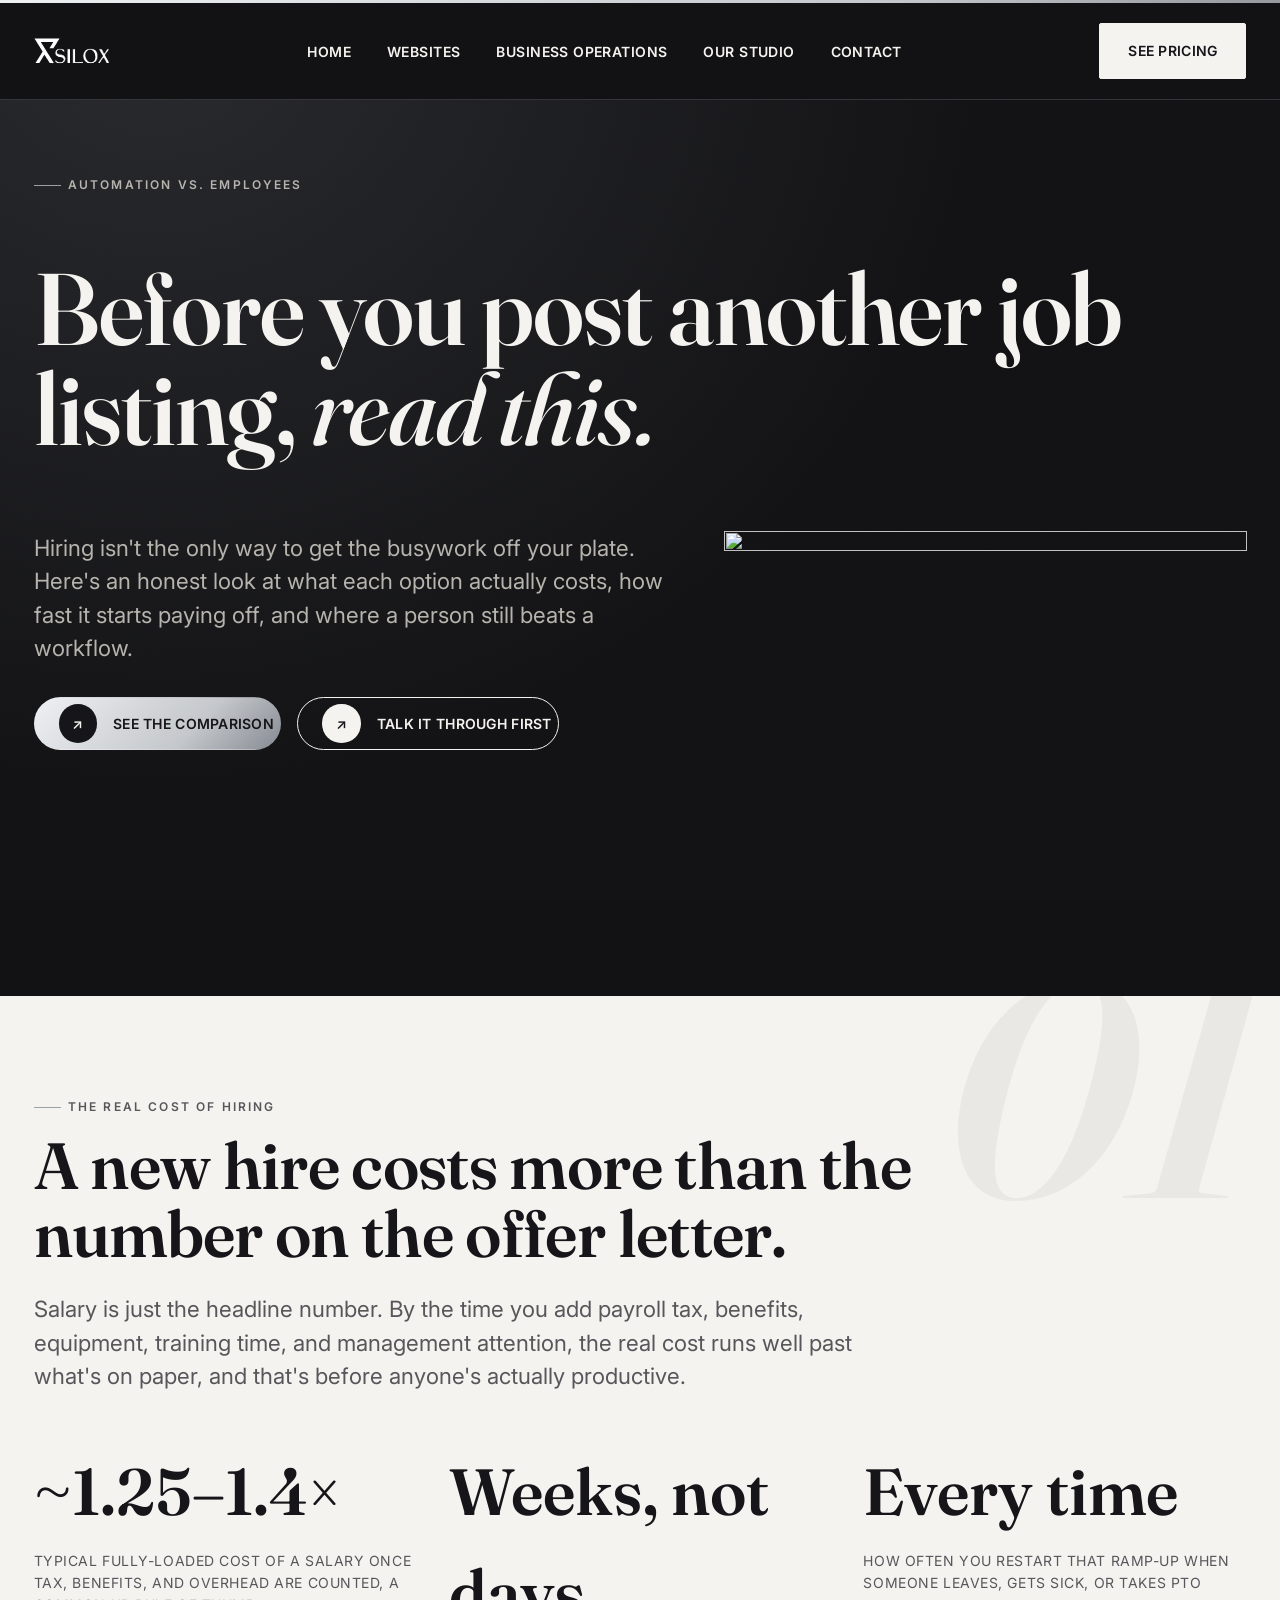
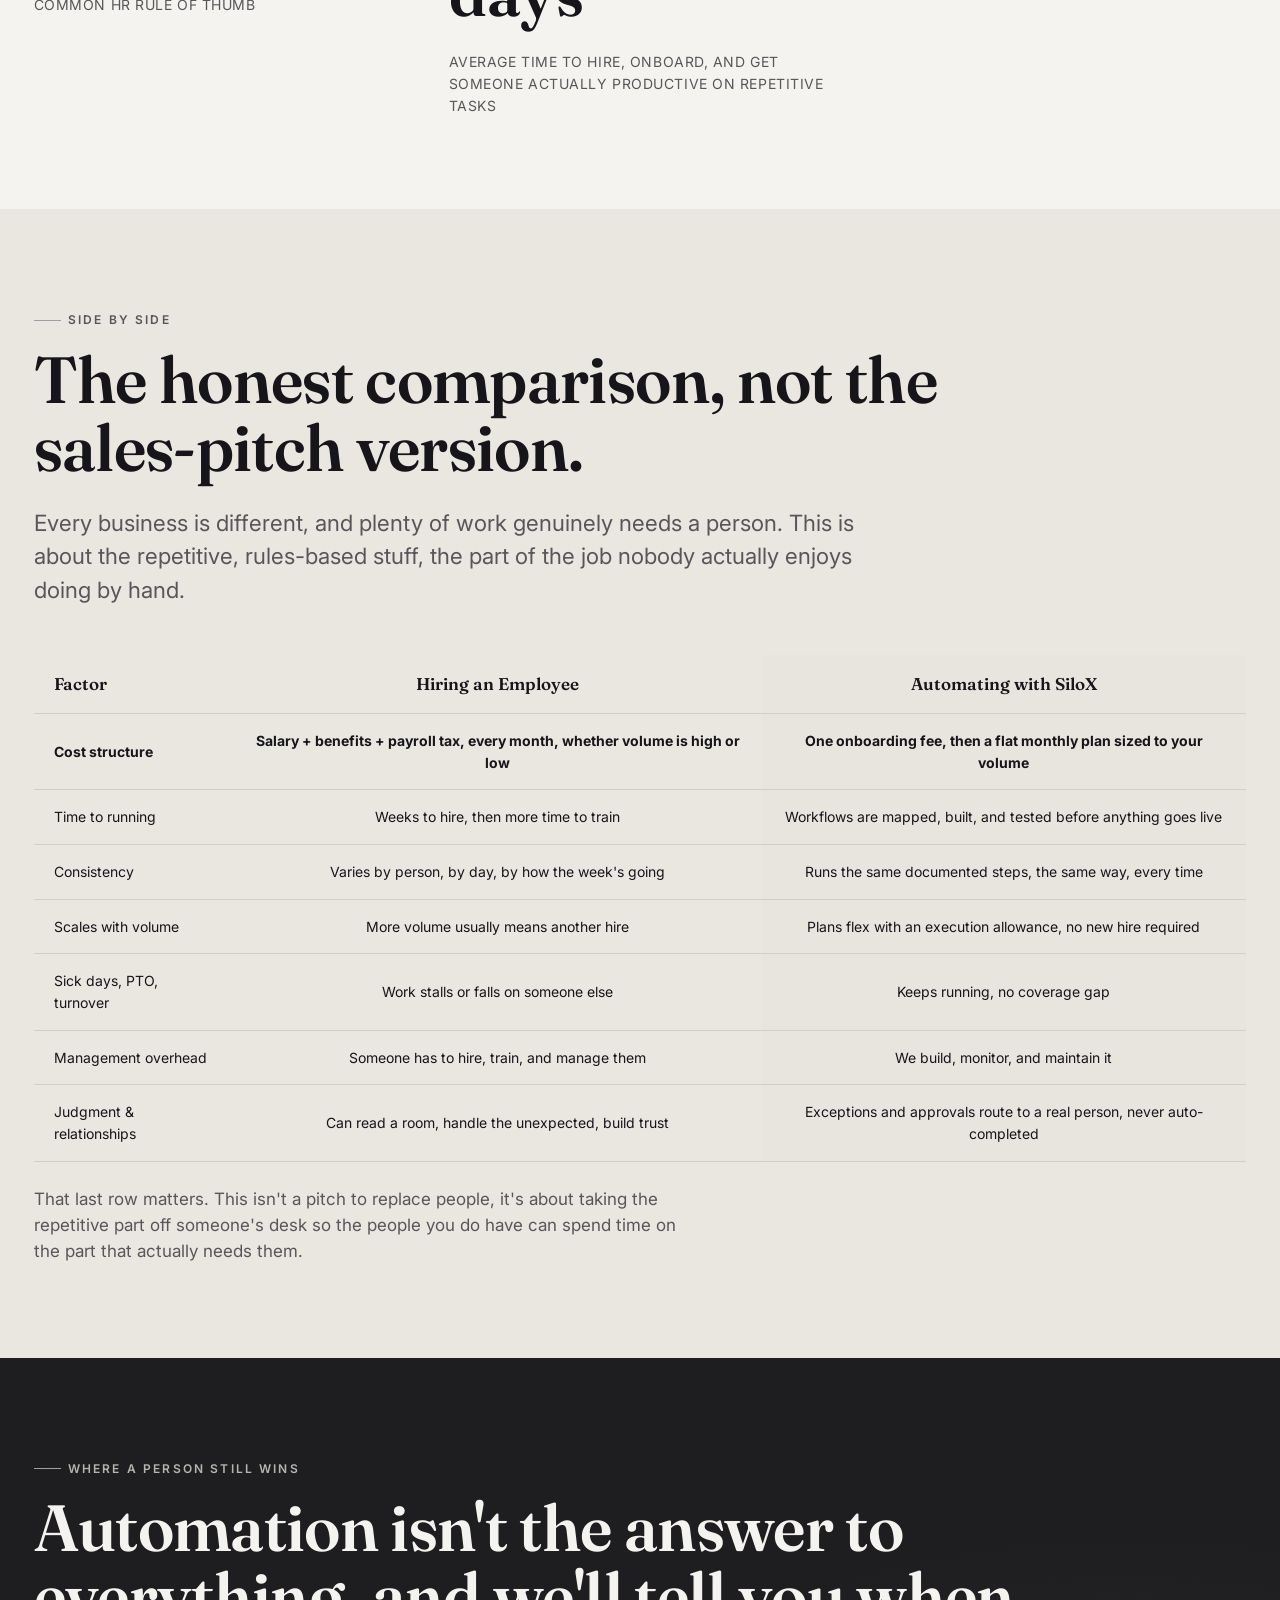
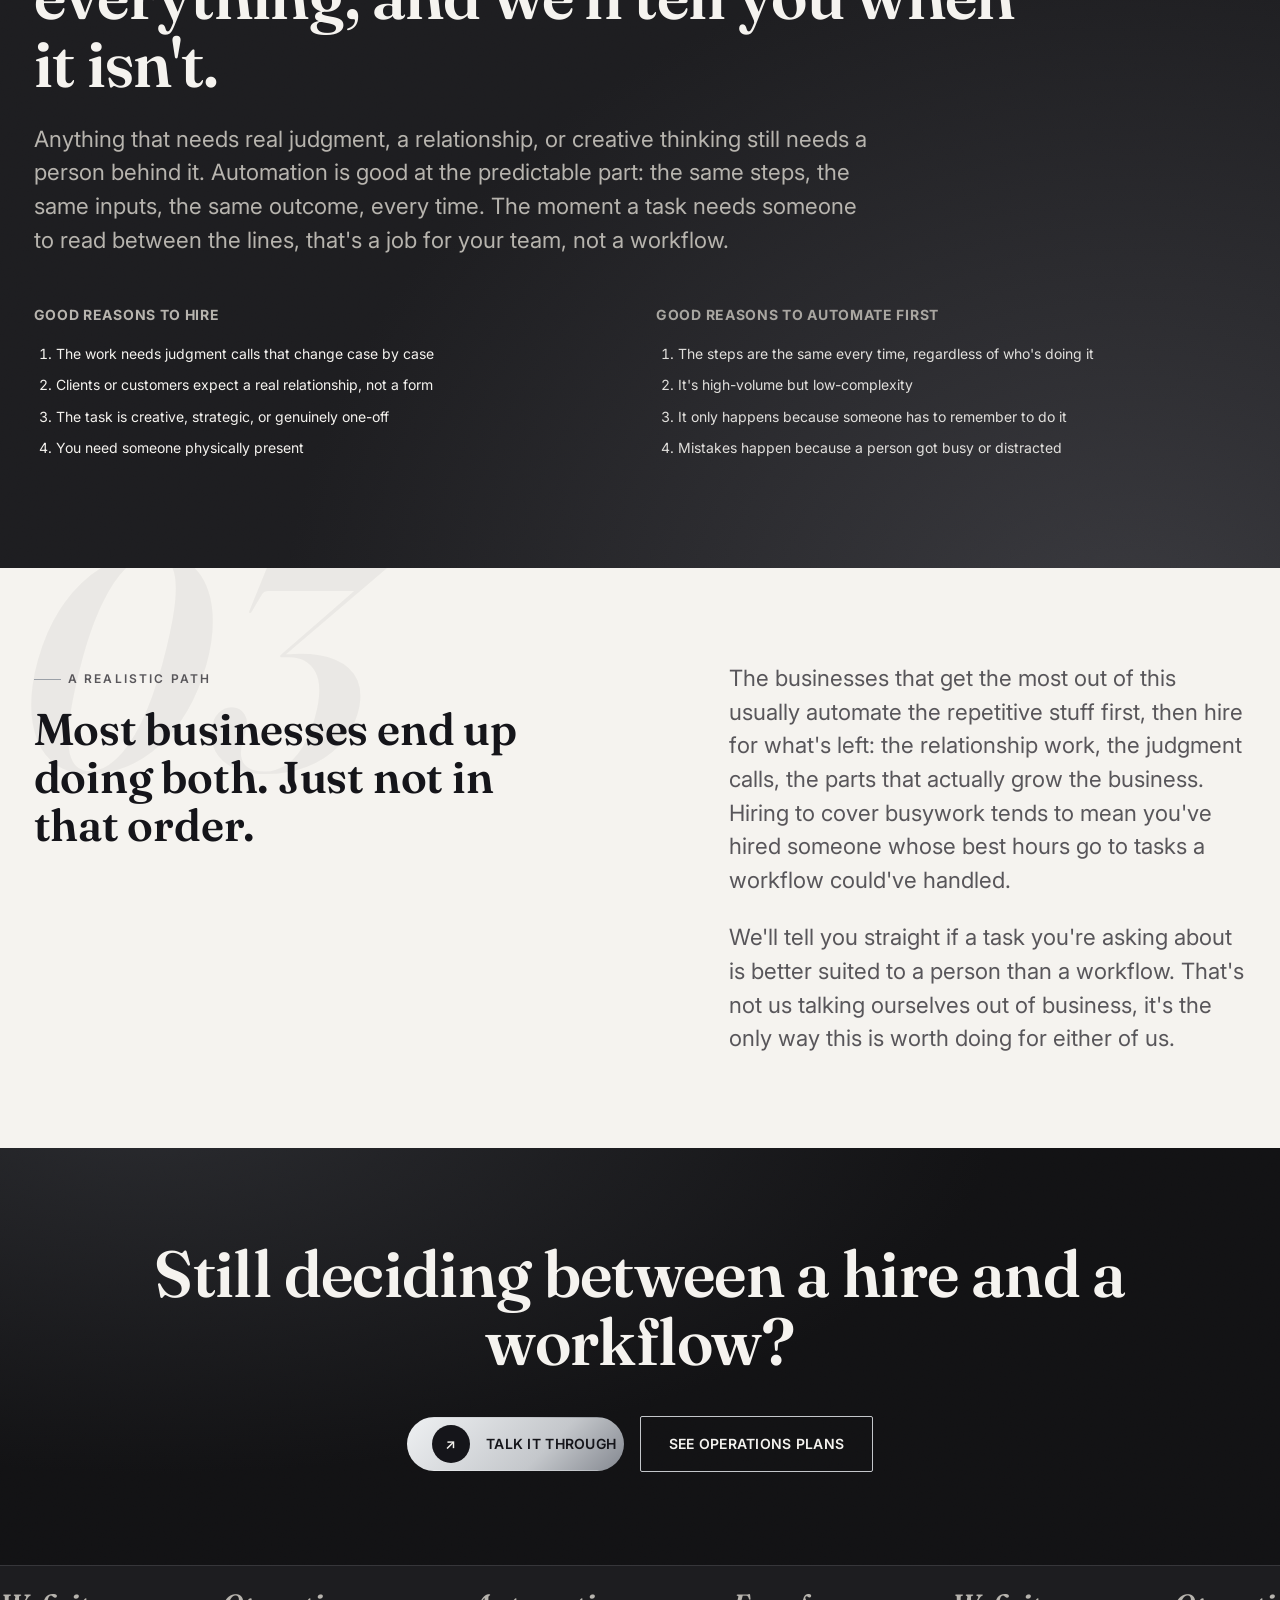
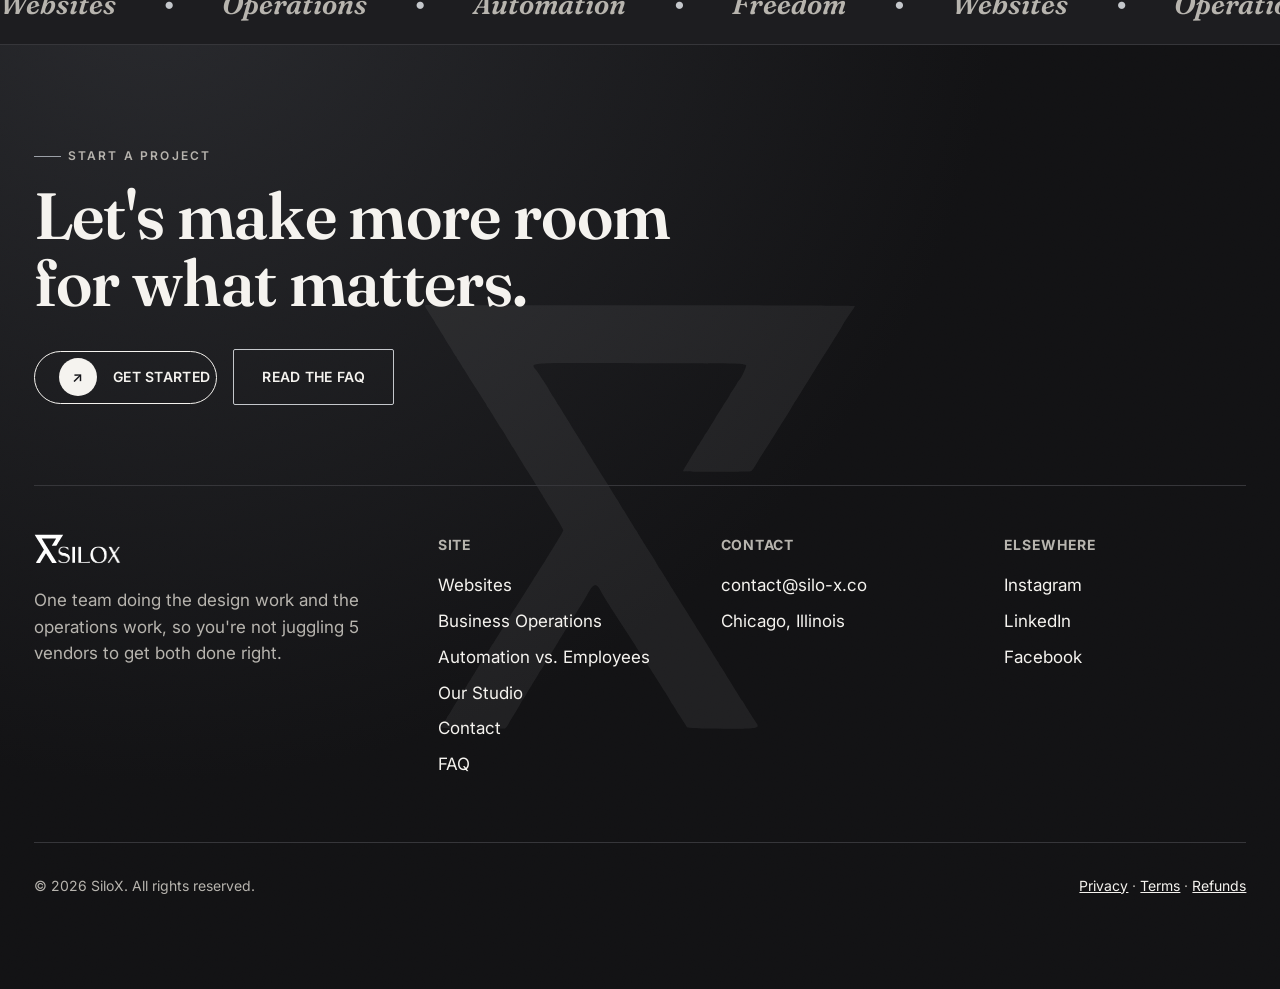
==== site/automation-vs-employees.html @ a4cfb011 "Add automation-vs-employees page, update pages and sitemap" ====
<!DOCTYPE html>
<html lang="en">
<head>
<meta charset="UTF-8">
<meta name="viewport" content="width=device-width, initial-scale=1">
<title>Automation vs. Employees — SiloX</title>
<meta name="description" content="A clear-eyed comparison of hiring another employee versus automating the repetitive parts of your business: cost, ramp-up time, consistency, and where each one actually wins.">
<link rel="canonical" href="https://silo-x.co/automation-vs-employees.html">
<link rel="stylesheet" href="css/styles.css">
</head>
<body>
<div class="chrome-top-edge"></div>
<a class="skip-link" href="#main">Skip to content</a>

<header class="site-header">
	<div class="wrap site-header__inner">
		<a class="site-logo" href="index.html"><img src="img/logo-horizontal-white.svg" alt="SiloX" width="140" height="48"></a>
		<nav class="primary-nav" id="primary-nav" aria-label="Primary">
			<ul>
				<li><a href="index.html">Home</a></li>
				<li><a href="websites.html">Websites</a></li>
				<li><a href="operations.html">Business Operations</a></li>
				<li><a href="studio.html">Our Studio</a></li>
				<li><a href="contact.html">Contact</a></li>
			</ul>
		</nav>
		<div class="header-cta">
			<a class="btn btn--primary-on-dark" href="operations.html#pricing">See Pricing</a>
			<button class="nav-toggle" id="nav-toggle" aria-expanded="false" aria-controls="primary-nav"><span class="visually-hidden">Menu</span>☰</button>
		</div>
	</div>
</header>

<main id="main">

<!-- HERO -->
<section class="section--dark hero-section">
	<div class="wrap hero">
		<p class="eyebrow hero__eyebrow">Automation vs. Employees</p>
		<h1 class="display-hero hero__headline">Before you post another job listing, <em class="accent">read this.</em></h1>
		<div class="hero__sub hero__sub--with-visual">
			<div>
				<p class="lead hero__lede">Hiring isn't the only way to get the busywork off your plate. Here's an honest look at what each option actually costs, how fast it starts paying off, and where a person still beats a workflow.</p>
				<div class="hero__cta btn-row">
					<a class="btn-soul btn-soul--chrome" href="#comparison"><span class="btn-soul__ring">↗</span> See the Comparison</a>
					<a class="btn-soul btn-soul--on-dark" href="contact.html"><span class="btn-soul__ring">↗</span> Talk It Through First</a>
				</div>
			</div>
			<div class="hero-stage" aria-hidden="true">
				<img src="img/motif-compare.svg" alt="" width="560" height="430">
			</div>
		</div>
	</div>
</section>

<!-- THE REAL COST OF HIRING -->
<section class="section section--light" style="overflow:hidden;">
	<span class="ghost-num" aria-hidden="true">01</span>
	<div class="wrap" data-reveal>
		<p class="eyebrow">The real cost of hiring</p>
		<h2 class="display-h1" style="margin-top:1rem;max-width:22ch;">A new hire costs more than the number on the offer letter.</h2>
		<p class="lead" style="margin-top:1.5rem;max-width:60ch;">Salary is just the headline number. By the time you add payroll tax, benefits, equipment, training time, and management attention, the real cost runs well past what's on paper, and that's before anyone's actually productive.</p>
		<div class="stat-row">
			<div class="stat">
				<div class="stat__num">~1.25–1.4×</div>
				<div class="stat__label">Typical fully-loaded cost of a salary once tax, benefits, and overhead are counted, a common HR rule of thumb</div>
			</div>
			<div class="stat">
				<div class="stat__num">Weeks, not days</div>
				<div class="stat__label">Average time to hire, onboard, and get someone actually productive on repetitive tasks</div>
			</div>
			<div class="stat">
				<div class="stat__num">Every time</div>
				<div class="stat__label">How often you restart that ramp-up when someone leaves, gets sick, or takes PTO</div>
			</div>
		</div>
	</div>
</section>

<!-- COMPARISON TABLE -->
<section class="section section--paper" id="comparison">
	<div class="wrap" data-reveal>
		<p class="eyebrow">Side by side</p>
		<h2 class="display-h1" style="margin-top:1rem;max-width:22ch;">The honest comparison, not the sales-pitch version.</h2>
		<p class="lead" style="margin-top:1.5rem;max-width:60ch;">Every business is different, and plenty of work genuinely needs a person. This is about the repetitive, rules-based stuff, the part of the job nobody actually enjoys doing by hand.</p>

		<div class="compare-table-wrap">
			<table class="compare-table">
				<thead>
					<tr><th>Factor</th><th>Hiring an Employee</th><th class="col-featured">Automating with SiloX</th></tr>
				</thead>
				<tbody>
					<tr><td>Cost structure</td><td>Salary + benefits + payroll tax, every month, whether volume is high or low</td><td class="col-featured">One onboarding fee, then a flat monthly plan sized to your volume</td></tr>
					<tr><td>Time to running</td><td>Weeks to hire, then more time to train</td><td class="col-featured">Workflows are mapped, built, and tested before anything goes live</td></tr>
					<tr><td>Consistency</td><td>Varies by person, by day, by how the week's going</td><td class="col-featured">Runs the same documented steps, the same way, every time</td></tr>
					<tr><td>Scales with volume</td><td>More volume usually means another hire</td><td class="col-featured">Plans flex with an execution allowance, no new hire required</td></tr>
					<tr><td>Sick days, PTO, turnover</td><td>Work stalls or falls on someone else</td><td class="col-featured">Keeps running, no coverage gap</td></tr>
					<tr><td>Management overhead</td><td>Someone has to hire, train, and manage them</td><td class="col-featured">We build, monitor, and maintain it</td></tr>
					<tr><td>Judgment &amp; relationships</td><td>Can read a room, handle the unexpected, build trust</td><td class="col-featured">Exceptions and approvals route to a real person, never auto-completed</td></tr>
				</tbody>
			</table>
		</div>
		<p class="muted" style="margin-top:1.5rem;max-width:60ch;">That last row matters. This isn't a pitch to replace people, it's about taking the repetitive part off someone's desk so the people you do have can spend time on the part that actually needs them.</p>
	</div>
</section>

<!-- WHERE A PERSON STILL WINS -->
<section class="section section--dark-alt">
	<div class="wrap" data-reveal>
		<p class="eyebrow">Where a person still wins</p>
		<h2 class="display-h1" style="margin-top:1rem;max-width:24ch;">Automation isn't the answer to everything, and we'll tell you when it isn't.</h2>
		<p class="lead" style="margin-top:1.5rem;max-width:60ch;">Anything that needs real judgment, a relationship, or creative thinking still needs a person behind it. Automation is good at the predictable part: the same steps, the same inputs, the same outcome, every time. The moment a task needs someone to read between the lines, that's a job for your team, not a workflow.</p>
		<div class="task-list-compare" style="margin-top:3rem;">
			<div class="task-list-compare__col">
				<h4>Good reasons to hire</h4>
				<ol>
					<li>The work needs judgment calls that change case by case</li>
					<li>Clients or customers expect a real relationship, not a form</li>
					<li>The task is creative, strategic, or genuinely one-off</li>
					<li>You need someone physically present</li>
				</ol>
			</div>
			<div class="task-list-compare__col task-list-compare__col--after">
				<h4>Good reasons to automate first</h4>
				<ol>
					<li>The steps are the same every time, regardless of who's doing it</li>
					<li>It's high-volume but low-complexity</li>
					<li>It only happens because someone has to remember to do it</li>
					<li>Mistakes happen because a person got busy or distracted</li>
				</ol>
			</div>
		</div>
	</div>
</section>

<!-- A REALISTIC PATH -->
<section class="section section--light" style="overflow:hidden;">
	<span class="ghost-num ghost-num--left" aria-hidden="true">03</span>
	<div class="wrap editorial-split" data-reveal>
		<div>
			<p class="eyebrow">A realistic path</p>
			<h2 class="display-h2" style="margin-top:1rem;max-width:18ch;">Most businesses end up doing both. Just not in that order.</h2>
		</div>
		<div>
			<p class="lead max-w-prose" style="max-width:52ch;">The businesses that get the most out of this usually automate the repetitive stuff first, then hire for what's left: the relationship work, the judgment calls, the parts that actually grow the business. Hiring to cover busywork tends to mean you've hired someone whose best hours go to tasks a workflow could've handled.</p>
			<p class="lead max-w-prose" style="max-width:52ch;margin-top:1.5rem;">We'll tell you straight if a task you're asking about is better suited to a person than a workflow. That's not us talking ourselves out of business, it's the only way this is worth doing for either of us.</p>
		</div>
	</div>
</section>

<!-- FINAL CTA -->
<section class="section section--dark">
	<div class="wrap text-center" data-reveal>
		<h2 class="display-h1" style="max-width:28ch;margin-inline:auto;">Still deciding between a hire and a workflow?</h2>
		<div class="btn-row" style="justify-content:center;margin-top:2.5rem;">
			<a class="btn-soul btn-soul--chrome" href="contact.html"><span class="btn-soul__ring">↗</span> Talk It Through</a>
			<a class="btn btn--ghost-on-dark" href="operations.html#pricing">See Operations Plans</a>
		</div>
	</div>
</section>

</main>

<div class="marquee" aria-hidden="true">
	<div class="marquee__track">
		<div class="marquee__item"><span>Websites</span><span class="dot">●</span><span>Operations</span><span class="dot">●</span><span>Automation</span><span class="dot">●</span><span>Freedom</span><span class="dot">●</span></div>
		<div class="marquee__item"><span>Websites</span><span class="dot">●</span><span>Operations</span><span class="dot">●</span><span>Automation</span><span class="dot">●</span><span>Freedom</span><span class="dot">●</span></div>
	</div>
</div>

<footer class="site-footer section--dark" style="position:relative;overflow:hidden;">
	<div class="wordmark-watermark" aria-hidden="true"><img src="img/logomark-white.svg" alt=""></div>
	<div class="wrap" style="position:relative;">
		<div class="footer-cta">
			<p class="eyebrow">Start a project</p>
			<h2 class="display-h1" style="margin-top:1rem;max-width:16ch;">Let's make more room for what matters.</h2>
			<div class="btn-row" style="margin-top:2rem;">
				<a class="btn-soul btn-soul--on-dark" href="contact.html"><span class="btn-soul__ring">↗</span> Get Started</a>
				<a class="btn btn--ghost-on-dark" href="faq.html">Read the FAQ</a>
			</div>
		</div>
		<hr class="rule">
		<div class="footer-grid" style="margin-top:3rem;">
			<div class="footer-col">
				<p class="site-logo"><img src="img/logo-horizontal-white.svg" alt="SiloX" width="150" height="52"></p>
				<p style="margin-top:1rem;color:var(--text-on-dark-muted);max-width:32ch;">One team doing the design work and the operations work, so you're not juggling 5 vendors to get both done right.</p>
			</div>
			<div class="footer-col">
				<h4>Site</h4>
				<ul>
					<li><a href="websites.html">Websites</a></li>
					<li><a href="operations.html">Business Operations</a></li>
					<li><a href="automation-vs-employees.html">Automation vs. Employees</a></li>
					<li><a href="studio.html">Our Studio</a></li>
					<li><a href="contact.html">Contact</a></li>
					<li><a href="faq.html">FAQ</a></li>
				</ul>
			</div>
			<div class="footer-col">
				<h4>Contact</h4>
				<ul>
					<li><a href="mailto:contact@silo-x.co">contact@silo-x.co</a></li>
					<li>Chicago, Illinois</li>
				</ul>
			</div>
			<div class="footer-col">
				<h4>Elsewhere</h4>
				<ul>
					<li><a href="https://instagram.com/silox_studio">Instagram</a></li>
					<li><a href="https://linkedin.com/company/silox-ai">LinkedIn</a></li>
					<li><a href="https://facebook.com/profile.php?id=61578733553728">Facebook</a></li>
				</ul>
			</div>
		</div>
		<div class="footer-bottom">
			<span>© 2026 SiloX. All rights reserved.</span>
			<span><a href="legal/privacy.html">Privacy</a> · <a href="legal/terms.html">Terms</a> · <a href="legal/refund-policy.html">Refunds</a></span>
		</div>
	</div>
</footer>

<script src="js/main.js"></script>
</body>
</html>
---- site/css/styles.css ----
/*
SiloX — marketing site, design system
Editorial, contemporary: graphite / charcoal / warm white / chrome.
*/

@import url('https://fonts.googleapis.com/css2?family=Fraunces:ital,opsz,wght@0,9..144,300;0,9..144,500;0,9..144,600;0,9..144,700;1,9..144,500&family=Inter:wght@400;500;600;700&display=swap');

/* ==========================================================================
   1. DESIGN TOKENS
   ========================================================================== */

:root {
  --silox-graphite: #121214;
  --silox-charcoal: #1d1d20;
  --silox-charcoal-2: #292a2e;
  --silox-warm-white: #f5f3ef;
  --silox-paper: #eae7e1;
  --silox-soft-gray: #dcd9d2;
  --silox-mid-gray: #a6a6a6;
  --silox-ink: #15151a;

  --silox-chrome-1: #c4c7cb;
  --silox-chrome-2: #9ba0a7;
  --silox-chrome-shine: linear-gradient(135deg, #eef0f2 0%, #c4c7cb 35%, #868a92 55%, #d4d7db 75%, #eef0f2 100%);

  --bg-light: var(--silox-warm-white);
  --bg-light-alt: var(--silox-paper);
  --bg-dark: var(--silox-graphite);
  --bg-dark-alt: var(--silox-charcoal);
  --text-on-light: var(--silox-ink);
  --text-on-light-muted: #58565a;
  --text-on-dark: var(--silox-warm-white);
  --text-on-dark-muted: #b7b4ae;
  --rule-light: #d3cfc8;
  --rule-dark: #36363a;
  --focus-ring: #7d828a;
  --accent-sage: #6b7a6a;

  --font-display: "Fraunces", "Iowan Old Style", Georgia, serif;
  --font-body: "Inter", -apple-system, BlinkMacSystemFont, "Segoe UI", Arial, sans-serif;

  --step-hero: clamp(2.75rem, 3rem + 4.2vw, 7.75rem);
  --step-h1: clamp(2.25rem, 2rem + 2.6vw, 4.5rem);
  --step-h2: clamp(1.75rem, 1.5rem + 1.6vw, 3rem);
  --step-h3: clamp(1.25rem, 1.1rem + 0.8vw, 1.75rem);
  --step-lead: clamp(1.125rem, 1rem + 0.5vw, 1.5rem);
  --step-body: 1.0625rem;
  --step-small: 0.875rem;
  --step-micro: 0.75rem;

  --container-max: 1400px;
  --gutter: clamp(1.25rem, 2vw + 0.5rem, 3.5rem);
  --section-pad: clamp(4rem, 6vw + 1rem, 9rem);

  --ease: cubic-bezier(0.2, 0.6, 0.2, 1);
}

/* ==========================================================================
   2. RESET
   ========================================================================== */

*, *::before, *::after { box-sizing: border-box; }
html { scroll-behavior: smooth; }
@media (prefers-reduced-motion: reduce) {
  html { scroll-behavior: auto; }
  *, *::before, *::after { animation-duration: 0.01ms !important; animation-iteration-count: 1 !important; transition-duration: 0.01ms !important; scroll-behavior: auto !important; }
}
body {
  margin: 0;
  font-family: var(--font-body);
  font-size: var(--step-body);
  line-height: 1.55;
  color: var(--text-on-light);
  background: var(--bg-light);
  -webkit-font-smoothing: antialiased;
}
img, svg { max-width: 100%; display: block; }
a { color: inherit; }
h1, h2, h3, h4, p, figure { margin: 0; }
ul { margin: 0; padding: 0; list-style: none; }
button { font: inherit; }

:focus-visible { outline: 3px solid var(--focus-ring); outline-offset: 3px; }

.skip-link {
  position: absolute; left: -9999px; top: 0;
  background: var(--silox-warm-white); color: var(--silox-ink);
  padding: 1rem 1.5rem; z-index: 1000; font-weight: 600;
}
.skip-link:focus { left: 1rem; top: 1rem; }

.chrome-top-edge {
  height: 3px;
  background: var(--silox-chrome-shine);
  background-size: 200% 100%;
  position: sticky; top: 0; z-index: 501;
}

/* ==========================================================================
   3. LAYOUT PRIMITIVES
   ========================================================================== */

.wrap { max-width: var(--container-max); margin-inline: auto; padding-inline: var(--gutter); }
.section { padding-block: var(--section-pad); }
.section--tight { padding-block: clamp(2.5rem, 4vw, 4.5rem); }
.section--light { background: var(--bg-light); color: var(--text-on-light); }
.section--paper { background: var(--bg-light-alt); color: var(--text-on-light); }
.section--dark {
  background: radial-gradient(120% 160% at 12% -10%, var(--silox-charcoal-2) 0%, var(--silox-graphite) 55%);
  color: var(--text-on-dark);
}
.section--dark-alt {
  background: radial-gradient(120% 160% at 88% 110%, #3a3a3f 0%, var(--silox-charcoal) 55%);
  color: var(--text-on-dark);
}
.section--dark :where(a), .section--dark-alt :where(a) { color: var(--text-on-dark); }

.rule { border: none; border-top: 1px solid var(--rule-light); margin: 0; }
.section--dark .rule, .section--dark-alt .rule { border-top-color: var(--rule-dark); }

.chrome-rule { height: 2px; border: none; background: var(--silox-chrome-shine); background-size: 200% 100%; }

.eyebrow {
  display: inline-flex; align-items: center; gap: 0.6em;
  font-family: var(--font-body); font-size: var(--step-micro);
  letter-spacing: 0.18em; text-transform: uppercase; font-weight: 600;
  color: var(--text-on-light-muted);
}
.section--dark .eyebrow, .section--dark-alt .eyebrow { color: var(--text-on-dark-muted); }
.eyebrow::before { content: ""; width: 2.25em; height: 1px; background: var(--silox-chrome-2); display: inline-block; }

/* ==========================================================================
   4. TYPOGRAPHY
   ========================================================================== */

.display-hero { font-family: var(--font-display); font-weight: 600; font-size: var(--step-hero); line-height: 0.98; letter-spacing: -0.01em; }
.display-h1 { font-family: var(--font-display); font-weight: 600; font-size: var(--step-h1); line-height: 1.04; letter-spacing: -0.01em; }
.display-h2 { font-family: var(--font-display); font-weight: 600; font-size: var(--step-h2); line-height: 1.08; letter-spacing: -0.005em; }
.display-h3 { font-family: var(--font-display); font-weight: 600; font-size: var(--step-h3); line-height: 1.2; }
.lead { font-size: var(--step-lead); line-height: 1.5; color: var(--text-on-light-muted); max-width: 42ch; }
.section--dark .lead, .section--dark-alt .lead { color: var(--text-on-dark-muted); }
.editorial-quote { font-family: var(--font-display); font-style: italic; font-weight: 500; font-size: var(--step-h3); line-height: 1.4; }
.mono-index { font-variant-numeric: tabular-nums; font-size: var(--step-small); color: var(--silox-chrome-2); letter-spacing: 0.05em; }
em.accent { font-style: italic; font-family: var(--font-display); font-weight: 500; }

/* ==========================================================================
   5. BUTTONS / CTAs
   ========================================================================== */

.btn {
  display: inline-flex; align-items: center; gap: 0.6rem;
  padding: 1rem 1.75rem; font-weight: 600; font-size: var(--step-small);
  letter-spacing: 0.02em; text-transform: uppercase; text-decoration: none;
  border-radius: 2px; border: 1px solid currentColor; cursor: pointer;
  transition: transform 0.25s var(--ease), background-color 0.25s var(--ease), color 0.25s var(--ease);
  background: transparent;
}
.btn:hover { transform: translateY(-2px); }
.btn:disabled { opacity: 0.5; cursor: not-allowed; transform: none; }
.btn--primary-on-light { background: var(--silox-ink); border-color: var(--silox-ink); color: var(--silox-warm-white); }
.btn--primary-on-light:hover { background: #000; }
.btn--primary-on-dark { background: var(--silox-warm-white); border-color: var(--silox-warm-white); color: var(--silox-ink); }
.btn--primary-on-dark:hover { background: #fff; }
.btn--ghost-on-light { color: var(--silox-ink); border-color: var(--silox-ink); }
.btn--ghost-on-light:hover { background: var(--silox-ink); color: var(--silox-warm-white); }
.btn--ghost-on-dark { color: var(--silox-warm-white); border-color: var(--silox-chrome-1); }
.btn--ghost-on-dark:hover { background: var(--silox-warm-white); color: var(--silox-ink); }
.btn--chrome { border: none; background: var(--silox-chrome-shine); color: var(--silox-ink); }
.btn--block { width: 100%; justify-content: center; }
.btn-row { display: flex; flex-wrap: wrap; gap: 1rem; align-items: center; }

/* ==========================================================================
   6. HEADER / NAV
   ========================================================================== */

.site-header { position: sticky; top: 3px; z-index: 500; background: var(--silox-graphite); border-bottom: 1px solid var(--rule-dark); color: var(--text-on-dark); }
.site-header__inner { display: flex; align-items: center; justify-content: space-between; padding-block: 1.25rem; }
.site-logo { display: inline-flex; align-items: center; text-decoration: none; color: var(--text-on-dark); }
.site-logo img { height: 26px; width: auto; display: block; }
.footer-col .site-logo img { height: 30px; }
@media (max-width: 500px) { .site-logo img { height: 22px; } }
.primary-nav ul { display: flex; gap: 2.25rem; }
.primary-nav a { text-decoration: none; font-size: var(--step-small); font-weight: 600; letter-spacing: 0.03em; text-transform: uppercase; position: relative; padding-bottom: 4px; color: var(--text-on-dark); }
.primary-nav a::after { content: ""; position: absolute; left: 0; right: 100%; bottom: 0; height: 1px; background: var(--silox-chrome-1); transition: right 0.25s var(--ease); }
.primary-nav a:hover::after, .primary-nav a[aria-current="page"]::after { right: 0; }
.header-cta { display: flex; align-items: center; gap: 1rem; }
.nav-toggle { display: none; background: none; border: 1px solid var(--silox-chrome-1); color: var(--text-on-dark); padding: 0.5rem 0.75rem; }

@media (max-width: 900px) {
  .primary-nav { position: fixed; inset: 0; top: 68px; background: var(--silox-graphite); transform: translateY(-110%); transition: transform 0.3s var(--ease); padding: 2rem var(--gutter); overflow-y: auto; }
  .primary-nav.is-open { transform: translateY(0); }
  .primary-nav ul { flex-direction: column; gap: 1.5rem; }
  .primary-nav a { font-size: 1.25rem; }
  .nav-toggle { display: inline-flex; }
  .header-cta .btn { padding: 0.75rem 1rem; font-size: var(--step-micro); }
}

/* ==========================================================================
   7. HERO
   ========================================================================== */

.hero { display: grid; gap: 2.5rem; padding-block: clamp(3rem, 6vw, 6rem) clamp(3rem, 5vw, 5rem); }
.hero__eyebrow { margin-bottom: 1.5rem; }
.hero__headline { max-width: 20ch; }
.hero__sub { margin-top: 2rem; display: grid; grid-template-columns: repeat(auto-fit, minmax(220px, 1fr)); gap: 2rem; align-items: start; }
.hero__sub--with-visual { grid-template-columns: 1.1fr 0.9fr; gap: clamp(2rem, 4vw, 4rem); }
@media (max-width: 900px) { .hero__sub--with-visual { grid-template-columns: 1fr; } .hero__sub--with-visual .hero-stage { order: -1; max-width: 280px; margin-inline: auto; } }
.hero__lede { max-width: 48ch; }
.hero__cta { margin-top: 2rem; }
.hero__fineprint { margin-top: 1.5rem; font-size: var(--step-small); color: var(--text-on-dark-muted); }

/* ==========================================================================
   8. SERVICES GRID / TWO-PATH SPLIT
   ========================================================================== */

.services-grid { display: grid; grid-template-columns: repeat(auto-fit, minmax(260px, 1fr)); gap: 1px; background: var(--rule-light); border: 1px solid var(--rule-light); margin-top: 3rem; }
.section--dark .services-grid, .section--dark-alt .services-grid { background: var(--rule-dark); border-color: var(--rule-dark); }
.service-card { background: var(--bg-light); padding: 2.5rem 2rem; display: flex; flex-direction: column; gap: 1.25rem; text-decoration: none; color: inherit; transition: background-color 0.25s var(--ease); min-height: 320px; }
.section--dark .service-card, .section--dark-alt .service-card { background: var(--bg-dark); }
.service-card:hover { background: var(--silox-paper); }
.section--dark .service-card:hover, .section--dark-alt .service-card:hover { background: var(--silox-charcoal-2); }
.service-card__index { font-family: var(--font-display); font-size: var(--step-small); color: var(--silox-chrome-2); }
.service-card__title { font-family: var(--font-display); font-weight: 600; font-size: var(--step-h3); }
.service-card__desc { color: var(--text-on-light-muted); font-size: var(--step-body); flex-grow: 1; }
.section--dark .service-card__desc, .section--dark-alt .service-card__desc { color: var(--text-on-dark-muted); }
.service-card__price { font-weight: 700; font-size: var(--step-small); text-transform: uppercase; letter-spacing: 0.04em; }
.service-card__arrow { align-self: flex-end; font-size: 1.5rem; transition: transform 0.25s var(--ease); }
.service-card:hover .service-card__arrow { transform: translateX(6px); }
.service-card--compact { min-height: auto; padding: 1.5rem 1.75rem; flex-direction: row; align-items: center; }

.path-split { display: grid; grid-template-columns: 1fr 1fr; gap: 1px; margin-top: 3rem; background: var(--rule-dark); border: 1px solid var(--rule-dark); }
@media (max-width: 800px) { .path-split { grid-template-columns: 1fr; } }
.path-card { position: relative; background: var(--silox-graphite); padding: clamp(2.5rem, 4vw, 4rem); display: flex; flex-direction: column; min-height: 420px; text-decoration: none; color: var(--text-on-dark); transition: background-color 0.3s var(--ease); }
.path-card:hover { background: var(--silox-charcoal-2); }
.path-card__label { display: inline-flex; align-items: center; justify-content: center; width: 2.4rem; height: 2.4rem; border-radius: 50%; background: var(--silox-chrome-shine); color: var(--silox-ink); font-family: var(--font-display); font-weight: 600; font-size: 1rem; }
.path-card__title { font-family: var(--font-display); font-weight: 600; font-size: var(--step-h2); margin-top: 1rem; max-width: 14ch; }
.path-card__desc { margin-top: 1.25rem; color: var(--text-on-dark-muted); max-width: 32ch; flex-grow: 1; }
.path-card__cta { margin-top: 2rem; display: inline-flex; align-items: center; gap: 0.6rem; font-weight: 600; text-transform: uppercase; font-size: var(--step-small); letter-spacing: 0.03em; }
.path-card__cta-arrow { transition: transform 0.25s var(--ease); }
.path-card:hover .path-card__cta-arrow { transform: translateX(6px); }

.pending-flag { display: inline-block; font-size: var(--step-micro); text-transform: uppercase; letter-spacing: 0.08em; font-weight: 700; color: #8a6a2f; background: #f1e3c4; padding: 0.25em 0.6em; border-radius: 2px; }

/* ==========================================================================
   9. ASYMMETRIC / EDITORIAL BLOCKS
   ========================================================================== */

.editorial-split { display: grid; grid-template-columns: 1.1fr 0.9fr; gap: clamp(2rem, 5vw, 6rem); align-items: start; }
@media (max-width: 900px) { .editorial-split { grid-template-columns: 1fr; } }
.editorial-split--reverse { grid-template-columns: 0.9fr 1.1fr; }
@media (max-width: 900px) { .editorial-split--reverse { grid-template-columns: 1fr; } }
.editorial-split--reverse > :first-child { order: 2; }
@media (max-width: 900px) { .editorial-split--reverse > :first-child { order: 0; } }

/* ==========================================================================
   10. PROCESS / PHASES / TIMELINE
   ========================================================================== */

.phases { display: grid; grid-template-columns: repeat(4, 1fr); gap: 0; margin-top: 3rem; border-top: 1px solid var(--rule-dark); }
.section--light .phases, .section--paper .phases { border-top-color: var(--rule-light); }
@media (max-width: 900px) { .phases { grid-template-columns: 1fr; } }
.phase { padding: 2.25rem 1.75rem 2.25rem 0; border-right: 1px solid var(--rule-dark); }
.section--light .phase, .section--paper .phase { border-right-color: var(--rule-light); }
.phase:last-child { border-right: none; }
@media (max-width: 900px) { .phase { border-right: none; border-bottom: 1px solid var(--rule-dark); padding: 2rem 0; } .section--light .phase, .section--paper .phase { border-bottom-color: var(--rule-light); } }
.phase__num { font-family: var(--font-display); font-size: 2rem; color: var(--silox-chrome-1); display: block; margin-bottom: 1rem; }
.phase__title { font-family: var(--font-display); font-weight: 600; font-size: 1.25rem; margin-bottom: 0.75rem; }

.timeline { margin-top: 3rem; display: flex; flex-direction: column; }
.timeline-step { display: grid; grid-template-columns: 90px 1fr; gap: clamp(1.5rem, 4vw, 3rem); padding-block: 2rem; border-top: 1px solid var(--rule-dark); }
.section--light .timeline-step, .section--paper .timeline-step { border-top-color: var(--rule-light); }
.timeline-step:last-child { border-bottom: 1px solid var(--rule-dark); }
.section--light .timeline-step:last-child, .section--paper .timeline-step:last-child { border-bottom-color: var(--rule-light); }
@media (max-width: 700px) { .timeline-step { grid-template-columns: 56px 1fr; } }
.timeline-step__num { font-family: var(--font-display); font-size: var(--step-h2); color: var(--silox-chrome-1); line-height: 1; }
.timeline-step__title { font-family: var(--font-display); font-weight: 600; font-size: var(--step-h3); margin-bottom: 0.6rem; }
.timeline-step__desc { color: var(--text-on-light-muted); max-width: 58ch; }
.section--dark .timeline-step__desc, .section--dark-alt .timeline-step__desc { color: var(--text-on-dark-muted); }

/* ==========================================================================
   11. PORTFOLIO / WORK GRID
   ========================================================================== */

.work-grid { display: grid; grid-template-columns: repeat(auto-fit, minmax(320px, 1fr)); gap: clamp(1.5rem, 3vw, 3rem); margin-top: 3rem; }
.work-card { text-decoration: none; color: inherit; display: block; }
.work-card__media { aspect-ratio: 4 / 3; background: var(--silox-soft-gray); overflow: hidden; position: relative; }
.work-card__media img { width: 100%; height: 100%; object-fit: cover; transition: transform 0.4s var(--ease); }
.work-card:hover .work-card__media img { transform: scale(1.03); }
.work-card__media--placeholder { display: flex; align-items: center; justify-content: center; color: var(--silox-mid-gray); font-family: var(--font-display); font-weight: 600; text-transform: uppercase; letter-spacing: 0.08em; font-size: var(--step-small); text-align: center; padding: 1rem; }
.work-card__meta { display: flex; justify-content: space-between; align-items: baseline; margin-top: 1rem; gap: 1rem; }
.work-card__name { font-family: var(--font-display); font-weight: 600; font-size: 1.25rem; }
.work-card__industry { color: var(--text-on-light-muted); font-size: var(--step-small); text-transform: uppercase; letter-spacing: 0.04em; }
.section--dark .work-card__industry, .section--dark-alt .work-card__industry { color: var(--text-on-dark-muted); }

/* ==========================================================================
   12. FORMS
   ========================================================================== */

.form-field { margin-bottom: 1.5rem; }
.form-field label { display: block; font-size: var(--step-small); font-weight: 600; text-transform: uppercase; letter-spacing: 0.03em; margin-bottom: 0.5rem; }
.form-field input, .form-field textarea, .form-field select { width: 100%; padding: 0.9rem 1rem; border: 1px solid var(--rule-light); background: var(--bg-light); font-family: var(--font-body); font-size: 1rem; color: inherit; border-radius: 2px; }
.section--dark .form-field input, .section--dark .form-field textarea, .section--dark .form-field select,
.section--dark-alt .form-field input, .section--dark-alt .form-field textarea, .section--dark-alt .form-field select { background: var(--silox-charcoal-2); border-color: var(--rule-dark); }
.form-field input:focus, .form-field textarea:focus, .form-field select:focus { border-color: var(--silox-chrome-2); }
.form-field textarea { min-height: 140px; resize: vertical; }
.form-field .field-error { color: #a3372f; font-size: var(--step-small); margin-top: 0.4rem; display: none; }
.form-field.has-error input, .form-field.has-error textarea { border-color: #a3372f; }
.form-field.has-error .field-error { display: block; }
.form-hint { font-size: var(--step-small); color: var(--text-on-light-muted); margin-top: 0.4rem; }
.section--dark .form-hint, .section--dark-alt .form-hint { color: var(--text-on-dark-muted); }
.honeypot-field { position: absolute; left: -9999px; }
.form-status { margin-top: 1.5rem; padding: 1rem 1.25rem; border-radius: 2px; font-size: var(--step-small); display: none; }
.form-status.is-visible { display: block; }
.form-status--success { background: #e4ece3; color: #2c4a2a; }
.form-status--error { background: #f3ded9; color: #7d2a1e; }

.path-choice { display: grid; grid-template-columns: repeat(auto-fit, minmax(180px, 1fr)); gap: 1rem; margin-bottom: 2rem; }
.path-choice input { position: absolute; opacity: 0; pointer-events: none; }
.path-choice label { display: flex; flex-direction: column; gap: 0.4rem; padding: 1.25rem; border: 1px solid var(--rule-light); border-radius: 2px; cursor: pointer; transition: border-color 0.2s var(--ease), background-color 0.2s var(--ease); }
.section--dark .path-choice label, .section--dark-alt .path-choice label { border-color: var(--rule-dark); }
.path-choice input:checked + label,
.path-choice label:has(input:checked) { border-color: var(--silox-ink); background: var(--silox-paper); }
.section--dark .path-choice input:checked + label, .section--dark .path-choice label:has(input:checked),
.section--dark-alt .path-choice input:checked + label, .section--dark-alt .path-choice label:has(input:checked) { border-color: var(--silox-warm-white); background: var(--silox-charcoal-2); }
.path-choice .choice-title { font-weight: 700; }
.path-choice .choice-desc { font-size: var(--step-small); color: var(--text-on-light-muted); }
.section--dark .path-choice .choice-desc, .section--dark-alt .path-choice .choice-desc { color: var(--text-on-dark-muted); }
.conditional-block { display: none; }
.conditional-block.is-visible { display: block; animation: fadeIn 0.3s var(--ease); }
@keyframes fadeIn { from { opacity: 0; transform: translateY(6px); } to { opacity: 1; transform: translateY(0); } }

/* ==========================================================================
   13. PRICING / CHECKOUT CARDS
   ========================================================================== */

.pricing-grid { display: grid; grid-template-columns: repeat(3, 1fr); gap: clamp(1.25rem, 2vw, 2rem); margin-top: 3rem; align-items: stretch; }
@media (max-width: 1000px) { .pricing-grid { grid-template-columns: 1fr; max-width: 480px; margin-inline: auto; } }

.pricing-card { display: flex; flex-direction: column; background: var(--bg-light); border: 1px solid var(--rule-light); padding: clamp(2rem, 3vw, 2.75rem); position: relative; }
.section--dark .pricing-card, .section--dark-alt .pricing-card { background: var(--silox-charcoal-2); border-color: var(--rule-dark); }
.pricing-card--featured { border: 1px solid var(--silox-ink); box-shadow: 0 24px 60px -24px rgba(0,0,0,0.25); transform: translateY(-8px); }
.section--dark .pricing-card--featured, .section--dark-alt .pricing-card--featured { border-color: var(--silox-chrome-1); }
@media (max-width: 1000px) { .pricing-card--featured { transform: none; } }
.pricing-card__badge { position: absolute; top: -14px; left: clamp(2rem, 3vw, 2.75rem); background: var(--silox-ink); color: var(--silox-warm-white); font-size: var(--step-micro); text-transform: uppercase; letter-spacing: 0.08em; font-weight: 700; padding: 0.4em 0.9em; border-radius: 2px; }
.pricing-card__name { font-family: var(--font-display); font-weight: 600; font-size: var(--step-h3); }
.pricing-card__tagline { margin-top: 0.5rem; color: var(--text-on-light-muted); font-size: var(--step-small); min-height: 2.6em; }
.section--dark .pricing-card__tagline, .section--dark-alt .pricing-card__tagline { color: var(--text-on-dark-muted); }
.pricing-card__fees { margin-top: 1.75rem; display: flex; flex-direction: column; gap: 0.35rem; }
.pricing-card__onboarding { font-size: var(--step-small); color: var(--text-on-light-muted); text-transform: uppercase; letter-spacing: 0.04em; }
.section--dark .pricing-card__onboarding, .section--dark-alt .pricing-card__onboarding { color: var(--text-on-dark-muted); }
.pricing-card__price { font-family: var(--font-display); font-weight: 600; font-size: var(--step-h1); line-height: 1; }
.pricing-card__price small { font-family: var(--font-body); font-weight: 500; font-size: var(--step-small); text-transform: none; color: var(--text-on-light-muted); }
.section--dark .pricing-card__price small, .section--dark-alt .pricing-card__price small { color: var(--text-on-dark-muted); }
.pricing-card__list { display: flex; flex-direction: column; gap: 0.7rem; margin-top: 2rem; flex-grow: 1; }
.pricing-card__list li { padding-left: 1.4em; position: relative; font-size: var(--step-small); }
.pricing-card__list li::before { content: "—"; position: absolute; left: 0; color: var(--silox-chrome-2); }
.pricing-card .btn { margin-top: 2rem; }

.pricing-tier__price { font-family: var(--font-display); font-weight: 600; font-size: var(--step-h2); }
.pricing-tier__price small { font-family: var(--font-body); font-weight: 500; font-size: var(--step-small); text-transform: none; }
.pricing-tier__list { display: flex; flex-direction: column; gap: 0.65rem; }
.pricing-tier__list li { padding-left: 1.4em; position: relative; font-size: var(--step-small); }
.pricing-tier__list li::before { content: "—"; position: absolute; left: 0; color: var(--silox-chrome-2); }
.pricing-tier__list--excluded li::before { content: "×"; color: var(--silox-mid-gray); }
.included-excluded { display: grid; grid-template-columns: 1fr 1fr; gap: 2.5rem; margin-top: 2.5rem; }
@media (max-width: 700px) { .included-excluded { grid-template-columns: 1fr; } }
.checkout-notice { margin-top: 1.5rem; padding: 1rem 1.25rem; border: 1px dashed var(--silox-chrome-2); font-size: var(--step-small); }

/* Comparison table */
.compare-table-wrap { margin-top: 3rem; overflow-x: auto; }
.compare-table { width: 100%; border-collapse: collapse; min-width: 640px; }
.compare-table th, .compare-table td { padding: 1rem 1.25rem; text-align: left; border-bottom: 1px solid var(--rule-dark); font-size: var(--step-small); }
.section--light .compare-table th, .section--light .compare-table td,
.section--paper .compare-table th, .section--paper .compare-table td { border-bottom-color: var(--rule-light); }
.compare-table th { font-family: var(--font-display); font-weight: 600; font-size: var(--step-body); text-align: center; }
.compare-table th:first-child { text-align: left; }
.compare-table td:not(:first-child) { text-align: center; }
.compare-table tbody tr:first-child td { font-weight: 700; }
.compare-table .col-featured { background: rgba(196,199,203,0.08); }

/* Definitions */
.definitions-grid { display: grid; grid-template-columns: repeat(auto-fit, minmax(260px, 1fr)); gap: 2rem; margin-top: 3rem; }
.definition-card__term { font-family: var(--font-display); font-weight: 600; font-size: var(--step-h3); }
.definition-card__def { margin-top: 0.75rem; color: var(--text-on-light-muted); }
.section--dark .definition-card__def, .section--dark-alt .definition-card__def { color: var(--text-on-dark-muted); }
.definition-example { margin-top: 1rem; font-size: var(--step-small); padding: 1rem; background: var(--bg-light-alt); border-radius: 2px; }
.section--dark .definition-example, .section--dark-alt .definition-example { background: var(--silox-charcoal-2); }

/* Order summary */
.order-summary { background: var(--bg-light-alt); border: 1px solid var(--rule-light); padding: clamp(1.5rem, 3vw, 2.5rem); border-radius: 2px; }
.section--dark .order-summary, .section--dark-alt .order-summary { background: var(--silox-charcoal-2); border-color: var(--rule-dark); }
.order-summary__row { display: flex; justify-content: space-between; align-items: baseline; padding-block: 0.75rem; border-bottom: 1px solid var(--rule-light); gap: 1rem; }
.section--dark .order-summary__row, .section--dark-alt .order-summary__row { border-bottom-color: var(--rule-dark); }
.order-summary__row:last-child { border-bottom: none; }
.order-summary__label { color: var(--text-on-light-muted); }
.section--dark .order-summary__label, .section--dark-alt .order-summary__label { color: var(--text-on-dark-muted); }
.order-summary__value { font-weight: 700; font-family: var(--font-display); }
.order-summary__total { margin-top: 0.5rem; padding-top: 1rem; border-top: 1px solid var(--silox-ink); }
.section--dark .order-summary__total, .section--dark-alt .order-summary__total { border-top-color: var(--silox-warm-white); }

/* ==========================================================================
   14. QUESTIONNAIRE / STEPS
   ========================================================================== */

.q-progress { display: flex; gap: 0.4rem; margin-bottom: 2.5rem; }
.q-progress__step { flex: 1; height: 3px; background: var(--rule-light); }
.q-progress__step.is-complete, .q-progress__step.is-active { background: var(--silox-ink); }
.section--dark .q-progress__step { background: var(--rule-dark); }
.section--dark .q-progress__step.is-complete, .section--dark .q-progress__step.is-active { background: var(--silox-warm-white); }
.q-step { display: none; }
.q-step.is-active { display: block; }
.q-nav { display: flex; justify-content: space-between; margin-top: 2.5rem; }
.q-save-indicator { font-size: var(--step-micro); color: var(--text-on-light-muted); text-transform: uppercase; letter-spacing: 0.05em; }
.section--dark .q-save-indicator, .section--dark-alt .q-save-indicator { color: var(--text-on-dark-muted); }

/* ==========================================================================
   15. FOOTER
   ========================================================================== */

.site-footer { padding-block: var(--section-pad); }
.footer-cta { text-align: left; margin-bottom: 5rem; }
.footer-grid { display: grid; grid-template-columns: 1.5fr repeat(3, 1fr); gap: 2.5rem; }
@media (max-width: 900px) { .footer-grid { grid-template-columns: repeat(2, 1fr); } }
.footer-col h4 { font-size: var(--step-small); text-transform: uppercase; letter-spacing: 0.05em; margin-bottom: 1rem; color: var(--text-on-dark-muted); }
.footer-col ul { display: flex; flex-direction: column; gap: 0.6rem; }
.footer-col a { text-decoration: none; }
.footer-col a:hover { text-decoration: underline; }
.footer-bottom { margin-top: 4rem; padding-top: 2rem; border-top: 1px solid var(--rule-dark); display: flex; justify-content: space-between; flex-wrap: wrap; gap: 1rem; font-size: var(--step-small); color: var(--text-on-dark-muted); }

/* ==========================================================================
   16. UTILITIES
   ========================================================================== */

.visually-hidden { position: absolute !important; width: 1px; height: 1px; padding: 0; margin: -1px; overflow: hidden; clip: rect(0,0,0,0); white-space: nowrap; border: 0; }
.muted { color: var(--text-on-light-muted); }
.section--dark .muted, .section--dark-alt .muted { color: var(--text-on-dark-muted); }
.text-center { text-align: center; }
.mt-0 { margin-top: 0; }
.max-w-prose { max-width: 62ch; }
.empty-state { padding: 3rem 0; color: var(--text-on-light-muted); font-style: italic; }
[data-reveal] { opacity: 0; transform: translateY(16px); transition: opacity 0.6s var(--ease), transform 0.6s var(--ease); }
[data-reveal].is-visible { opacity: 1; transform: translateY(0); }
@media (prefers-reduced-motion: reduce) { [data-reveal] { opacity: 1; transform: none; } }

/* ==========================================================================
   17. TIME-SAVINGS VISUALIZER
   ========================================================================== */

.time-viz { margin-top: 3rem; display: grid; grid-template-columns: 1fr 1fr; gap: clamp(1.5rem, 3vw, 3rem); align-items: end; }
@media (max-width: 760px) { .time-viz { grid-template-columns: 1fr; } }
.time-viz__col { display: flex; flex-direction: column; gap: 1rem; }
.time-viz__label { font-size: var(--step-small); text-transform: uppercase; letter-spacing: 0.05em; color: var(--text-on-dark-muted); display: flex; justify-content: space-between; }
.time-viz__bar-track { height: 56px; background: rgba(255,255,255,0.06); border-radius: 2px; overflow: hidden; position: relative; }
.time-viz__bar { height: 100%; border-radius: 2px; width: 0%; transition: width 1.4s var(--ease); display: flex; align-items: center; padding-left: 1rem; font-weight: 700; font-family: var(--font-display); }
.time-viz__bar--manual { background: var(--silox-chrome-2); color: var(--silox-ink); }
.time-viz__bar--auto { background: var(--silox-chrome-shine); background-size: 200% 100%; color: var(--silox-ink); }
.time-viz.is-active .time-viz__bar--manual { width: 100%; }
.time-viz.is-active .time-viz__bar--auto { width: 7%; }
.time-viz__footnote { grid-column: 1 / -1; margin-top: 1rem; font-size: var(--step-small); color: var(--text-on-dark-muted); max-width: 60ch; }
.time-viz__result { grid-column: 1 / -1; display: flex; align-items: baseline; gap: 1rem; margin-top: 0.5rem; }
.time-viz__result-num { font-family: var(--font-display); font-weight: 600; font-size: var(--step-h1); }

/* ==========================================================================
   18. WORKFLOW LIBRARY DEMO
   ========================================================================== */

.workflow-demo { margin-top: 3rem; border: 1px solid var(--rule-light); border-radius: 2px; overflow: hidden; }
.section--dark .workflow-demo, .section--dark-alt .workflow-demo { border-color: var(--rule-dark); }
.workflow-demo__header { display: flex; justify-content: space-between; align-items: center; padding: 1rem 1.5rem; background: var(--bg-light-alt); font-size: var(--step-small); text-transform: uppercase; letter-spacing: 0.05em; font-weight: 700; }
.section--dark .workflow-demo__header, .section--dark-alt .workflow-demo__header { background: var(--silox-charcoal-2); }
.workflow-demo__list { display: flex; flex-direction: column; max-height: 340px; overflow-y: auto; }
.workflow-demo__item { display: flex; justify-content: space-between; align-items: center; padding: 1.1rem 1.5rem; border-top: 1px solid var(--rule-light); gap: 1rem; }
.section--dark .workflow-demo__item, .section--dark-alt .workflow-demo__item { border-top-color: var(--rule-dark); }
.workflow-demo__name { font-weight: 600; }
.workflow-demo__status { font-size: var(--step-micro); text-transform: uppercase; letter-spacing: 0.05em; padding: 0.3em 0.75em; border-radius: 999px; background: rgba(107,122,106,0.15); color: var(--accent-sage); font-weight: 700; white-space: nowrap; }
.workflow-demo__footer { padding: 1rem 1.5rem; font-size: var(--step-small); color: var(--text-on-light-muted); border-top: 1px solid var(--rule-light); }
.section--dark .workflow-demo__footer, .section--dark-alt .workflow-demo__footer { color: var(--text-on-dark-muted); border-top-color: var(--rule-dark); }

/* ==========================================================================
   19. FAQ ACCORDION
   ========================================================================== */

.faq-group { margin-top: 2.5rem; }
.faq-group + .faq-group { margin-top: 4rem; }
.faq-item { border-bottom: 1px solid var(--rule-light); }
.section--dark .faq-item, .section--dark-alt .faq-item { border-bottom-color: var(--rule-dark); }
.faq-item__q { width: 100%; display: flex; justify-content: space-between; align-items: center; gap: 1rem; padding: 1.5rem 0; background: none; border: none; text-align: left; cursor: pointer; font-family: var(--font-display); font-weight: 600; font-size: var(--step-h3); color: inherit; }
.faq-item__icon { flex-shrink: 0; font-size: 1.5rem; font-family: var(--font-body); transition: transform 0.25s var(--ease); color: var(--silox-chrome-2); }
.faq-item.is-open .faq-item__icon { transform: rotate(45deg); }
.faq-item__a { max-height: 0; overflow: hidden; transition: max-height 0.3s var(--ease); }
.faq-item__a-inner { padding-bottom: 1.5rem; max-width: 70ch; color: var(--text-on-light-muted); }
.section--dark .faq-item__a-inner, .section--dark-alt .faq-item__a-inner { color: var(--text-on-dark-muted); }

/* ==========================================================================
   20. MISC: CARDS, STATS, PROCESS CHIP
   ========================================================================== */

.stat-row { display: grid; grid-template-columns: repeat(auto-fit, minmax(180px, 1fr)); gap: 2rem; margin-top: 3rem; }
.stat { }
.stat__num { font-family: var(--font-display); font-weight: 600; font-size: var(--step-h1); }
.stat__label { margin-top: 0.5rem; color: var(--text-on-light-muted); font-size: var(--step-small); text-transform: uppercase; letter-spacing: 0.04em; }
.section--dark .stat__label, .section--dark-alt .stat__label { color: var(--text-on-dark-muted); }

.task-list-compare { margin-top: 2rem; display: grid; grid-template-columns: 1fr 1fr; gap: 2rem; }
@media (max-width: 700px) { .task-list-compare { grid-template-columns: 1fr; } }
.task-list-compare__col h4 { font-size: var(--step-small); text-transform: uppercase; letter-spacing: 0.05em; margin-bottom: 1rem; color: var(--text-on-dark-muted); }
.task-list-compare__col ol { padding-left: 1.4rem; display: flex; flex-direction: column; gap: 0.6rem; counter-reset: step; }
.task-list-compare__col li { font-size: var(--step-small); }
.task-list-compare__col--after { opacity: 0.9; }

.scope-note { margin-top: 2.5rem; padding: 1.5rem; border-left: 2px solid var(--silox-chrome-2); background: var(--bg-light-alt); font-size: var(--step-small); }
.section--dark .scope-note, .section--dark-alt .scope-note { background: var(--silox-charcoal-2); }

/* ==========================================================================
   21. GRAIN / TEXTURE
   ========================================================================== */

.section { position: relative; }
.section--dark::before, .section--dark-alt::before {
	content: "";
	position: absolute; inset: 0;
	background-image: url("data:image/svg+xml,%3Csvg xmlns='http://www.w3.org/2000/svg' width='180' height='180'%3E%3Cfilter id='n'%3E%3CfeTurbulence type='fractalNoise' baseFrequency='0.85' numOctaves='2' stitchTiles='stitch'/%3E%3C/filter%3E%3Crect width='100%25' height='100%25' filter='url(%23n)'/%3E%3C/svg%3E");
	opacity: 0.045;
	mix-blend-mode: overlay;
	pointer-events: none;
	z-index: 0;
}
.section--dark > *, .section--dark-alt > * { position: relative; z-index: 1; }

/* ==========================================================================
   22. GHOST NUMERALS / WATERMARKS
   ========================================================================== */

.ghost-num {
	position: absolute;
	font-family: var(--font-display);
	font-weight: 600;
	font-style: italic;
	font-size: clamp(8rem, 24vw, 22rem);
	line-height: 0.8;
	color: var(--text-on-light);
	opacity: 0.045;
	pointer-events: none;
	user-select: none;
	z-index: 0;
	top: -0.1em;
	right: clamp(-1rem, 2vw, 2rem);
}
.section--dark .ghost-num, .section--dark-alt .ghost-num { color: var(--silox-warm-white); opacity: 0.05; }
.ghost-num--left { right: auto; left: clamp(-1rem, 1vw, 1rem); }

.wordmark-watermark {
	position: absolute;
	inset: 0;
	display: flex;
	align-items: center;
	justify-content: center;
	overflow: hidden;
	pointer-events: none;
	z-index: 0;
}
.wordmark-watermark span {
	font-family: var(--font-display);
	font-weight: 600;
	font-size: clamp(8rem, 32vw, 28rem);
	letter-spacing: -0.02em;
	color: var(--silox-warm-white);
	opacity: 0.035;
	white-space: nowrap;
}
.wordmark-watermark em { font-style: italic; color: var(--silox-chrome-1); }
.wordmark-watermark img { width: clamp(240px, 34vw, 560px); height: auto; opacity: 0.06; }

/* ==========================================================================
   23. MARQUEE TICKER
   ========================================================================== */

.marquee {
	overflow: hidden;
	border-top: 1px solid var(--rule-dark);
	border-bottom: 1px solid var(--rule-dark);
	padding-block: 1.1rem;
	background: var(--silox-charcoal);
}
.marquee__track {
	display: flex;
	width: max-content;
	gap: 3rem;
	animation: marquee 32s linear infinite;
}
.marquee:hover .marquee__track { animation-play-state: paused; }
@media (prefers-reduced-motion: reduce) { .marquee__track { animation: none; } }
.marquee__item {
	display: flex;
	align-items: center;
	gap: 3rem;
	font-family: var(--font-display);
	font-weight: 600;
	font-style: italic;
	font-size: var(--step-h3);
	color: var(--text-on-dark-muted);
	white-space: nowrap;
}
.marquee__item span.dot { color: var(--silox-chrome-1); font-style: normal; font-size: 0.6em; }
@keyframes marquee { from { transform: translateX(0); } to { transform: translateX(-50%); } }

/* ==========================================================================
   24. BUTTON REDESIGN — ICON ARROW
   ========================================================================== */

.btn-soul {
	display: inline-flex;
	align-items: center;
	gap: 1rem;
	padding: 0.4rem 0.4rem 0.4rem 1.5rem;
	border-radius: 999px;
	border: 1px solid currentColor;
	text-decoration: none;
	font-weight: 600;
	font-size: var(--step-small);
	letter-spacing: 0.02em;
	text-transform: uppercase;
	cursor: pointer;
	background: transparent;
	transition: background-color 0.3s var(--ease), color 0.3s var(--ease), transform 0.3s var(--ease);
}
.btn-soul:hover { transform: translateY(-2px); }
.btn-soul__ring {
	flex-shrink: 0;
	width: 2.4rem; height: 2.4rem;
	border-radius: 50%;
	display: flex; align-items: center; justify-content: center;
	transition: transform 0.4s var(--ease);
}
.btn-soul:hover .btn-soul__ring { transform: rotate(45deg); }
.btn-soul--on-dark { color: var(--silox-warm-white); }
.btn-soul--on-dark .btn-soul__ring { background: var(--silox-warm-white); color: var(--silox-ink); }
.btn-soul--on-dark:hover { background: var(--silox-warm-white); color: var(--silox-ink); }
.btn-soul--on-dark:hover .btn-soul__ring { background: var(--silox-ink); color: var(--silox-warm-white); }
.btn-soul--on-light { color: var(--silox-ink); }
.btn-soul--on-light .btn-soul__ring { background: var(--silox-ink); color: var(--silox-warm-white); }
.btn-soul--on-light:hover { background: var(--silox-ink); color: var(--silox-warm-white); }
.btn-soul--on-light:hover .btn-soul__ring { background: var(--silox-warm-white); color: var(--silox-ink); }
.btn-soul--chrome { color: var(--silox-ink); border-color: transparent; background: var(--silox-chrome-shine); background-size: 200% 100%; }
.btn-soul--chrome .btn-soul__ring { background: var(--silox-ink); color: var(--silox-warm-white); }
.btn-soul--chrome:hover { background-position: 100% 0; }

/* ==========================================================================
   25. TILTED / POLAROID ACCENTS
   ========================================================================== */

.tilt-card {
	display: inline-block;
	transform: rotate(-3deg);
	transition: transform 0.4s var(--ease);
	background: var(--bg-light);
	padding: 1rem 1rem 1.5rem;
	box-shadow: 0 18px 40px -16px rgba(0,0,0,0.35);
}
.tilt-card:hover { transform: rotate(0deg) scale(1.02); }
.tilt-card--right { transform: rotate(3deg); }
.tilt-card--right:hover { transform: rotate(0deg) scale(1.02); }
.tilt-card figcaption { font-family: var(--font-display); font-style: italic; font-size: var(--step-small); color: var(--text-on-light-muted); margin-top: 0.75rem; text-align: center; }

.pill-tag {
	display: inline-flex;
	align-items: center;
	gap: 0.5em;
	font-size: var(--step-micro);
	font-weight: 700;
	text-transform: uppercase;
	letter-spacing: 0.08em;
	padding: 0.45em 0.9em;
	border-radius: 999px;
	background: var(--accent-sage);
	color: var(--silox-warm-white);
	transform: rotate(-2deg);
}

/* ==========================================================================
   26. SECTION DIVIDER (SVG)
   ========================================================================== */

.divider-chrome { display: block; width: 100%; height: 14px; }
.divider-chrome path { stroke: var(--silox-chrome-2); stroke-width: 1.5; fill: none; opacity: 0.6; }

/* ==========================================================================
   27. HERO ILLUSTRATION STAGE
   ========================================================================== */

.hero-stage {
	position: relative;
	display: flex;
	align-items: center;
	justify-content: center;
	min-height: 220px;
}
.hero-stage svg, .hero-stage img { width: 100%; height: auto; max-width: 560px; transition: transform 0.35s var(--ease); will-change: transform; }
.hero-illustration-wrap { margin-top: 1rem; }
@media (max-width: 900px) { .hero-stage { min-height: 160px; } }

/* ==========================================================================
   28. MISC SOUL DETAILS
   ========================================================================== */

.underline-swoosh { position: relative; display: inline-block; }
.underline-swoosh svg { position: absolute; left: 0; right: 0; bottom: -0.12em; width: 100%; height: 0.3em; }

.kicker-rotated {
	display: inline-block;
	transform: rotate(-90deg);
	transform-origin: left top;
	position: absolute;
	left: -1.5rem;
	top: 0;
	font-size: var(--step-micro);
	letter-spacing: 0.2em;
	text-transform: uppercase;
	color: var(--silox-chrome-2);
	white-space: nowrap;
}

.corner-fold {
	position: absolute;
	top: 0; right: 0;
	width: 0; height: 0;
	border-style: solid;
	border-width: 0 28px 28px 0;
	border-color: transparent var(--silox-chrome-1) transparent transparent;
}

::selection { background: var(--silox-chrome-1); color: var(--silox-ink); }

/* ==========================================================================
   29. 3D TILT + GLARE CARDS
   ========================================================================== */

[data-tilt] {
	--rx: 0deg; --ry: 0deg; --mx: 50%; --my: 50%;
	transform: perspective(1000px) rotateX(var(--rx)) rotateY(var(--ry)) rotate(var(--fan, 0deg)) translateY(var(--lift, 0));
	transform-style: preserve-3d;
	transition: transform 0.5s var(--ease), box-shadow 0.4s var(--ease);
	will-change: transform;
}
[data-tilt].is-tilting { transition: transform 0.08s linear; }
[data-tilt]:hover { box-shadow: 0 30px 60px -20px rgba(0,0,0,0.4); }
@media (prefers-reduced-motion: reduce) { [data-tilt] { transform: none !important; transition: none; } }

.tilt-glare {
	position: absolute;
	inset: 0;
	background: radial-gradient(circle at var(--mx) var(--my), rgba(255,255,255,0.3), transparent 55%);
	opacity: 0;
	transition: opacity 0.4s var(--ease);
	pointer-events: none;
	border-radius: inherit;
}
[data-tilt]:hover .tilt-glare { opacity: 1; }

.tilt-edge {
	position: absolute;
	inset: 0;
	border-radius: inherit;
	box-shadow: inset 0 1px 0 rgba(255,255,255,0.15), inset 0 0 0 1px rgba(255,255,255,0.04);
	pointer-events: none;
}

/* ==========================================================================
   30. SPINNING WIREFRAME ORB (lightweight 3D accent)
   ========================================================================== */

.orb-3d {
	--orb-size: 64px;
	width: var(--orb-size);
	height: var(--orb-size);
	position: relative;
	perspective: 400px;
	flex-shrink: 0;
}
.orb-3d__inner {
	position: absolute;
	inset: 0;
	transform-style: preserve-3d;
	animation: orbSpin 10s linear infinite;
}
@media (prefers-reduced-motion: reduce) { .orb-3d__inner { animation: none; transform: rotateX(-18deg) rotateY(24deg); } }
.orb-3d__ring {
	position: absolute;
	inset: 0;
	border-radius: 50%;
	border: 1.5px solid var(--silox-chrome-1);
	opacity: 0.8;
}
.orb-3d__ring:nth-child(1) { transform: rotateX(0deg); }
.orb-3d__ring:nth-child(2) { transform: rotateX(60deg); border-color: var(--silox-chrome-2); opacity: 0.6; }
.orb-3d__ring:nth-child(3) { transform: rotateX(120deg); border-color: var(--text-on-dark-muted); opacity: 0.4; }
.orb-3d__core {
	position: absolute;
	inset: 38%;
	border-radius: 50%;
	background: var(--silox-chrome-shine);
	transform: translateZ(8px);
}
@keyframes orbSpin { from { transform: rotateY(0deg) rotateX(-14deg); } to { transform: rotateY(360deg) rotateX(-14deg); } }

/* ==========================================================================
   31. DIAGONAL RIBBON BANNER (risk layout moment)
   ========================================================================== */

.ribbon-section {
	overflow: hidden;
	padding-block: clamp(2.5rem, 4vw, 4rem) !important;
}
.ribbon-section__band {
	background: var(--silox-graphite);
	padding-block: clamp(3.5rem, 7vw, 6rem);
	padding-inline: 4vw;
	transform: rotate(-2deg) scale(1.1);
	margin-inline: -6vw;
	box-shadow: 0 30px 80px -30px rgba(0,0,0,0.45);
}
@media (prefers-reduced-motion: reduce) { .ribbon-section__band { transform: none; margin-inline: 0; } }
@media (max-width: 700px) { .ribbon-section__band { transform: rotate(-1.2deg) scale(1.05); margin-inline: -3vw; } }

/* ==========================================================================
   32. FAN / STAGGER PRICING LAYOUT
   ========================================================================== */

.pricing-grid--fan .pricing-card:nth-child(1) { --fan: -1.4deg; }
.pricing-grid--fan .pricing-card:nth-child(3) { --fan: 1.4deg; }
.pricing-grid--fan .pricing-card--featured { --fan: 0deg; --lift: -10px; z-index: 2; }
@media (max-width: 1000px) { .pricing-grid--fan .pricing-card { --fan: 0deg !important; --lift: 0 !important; } }
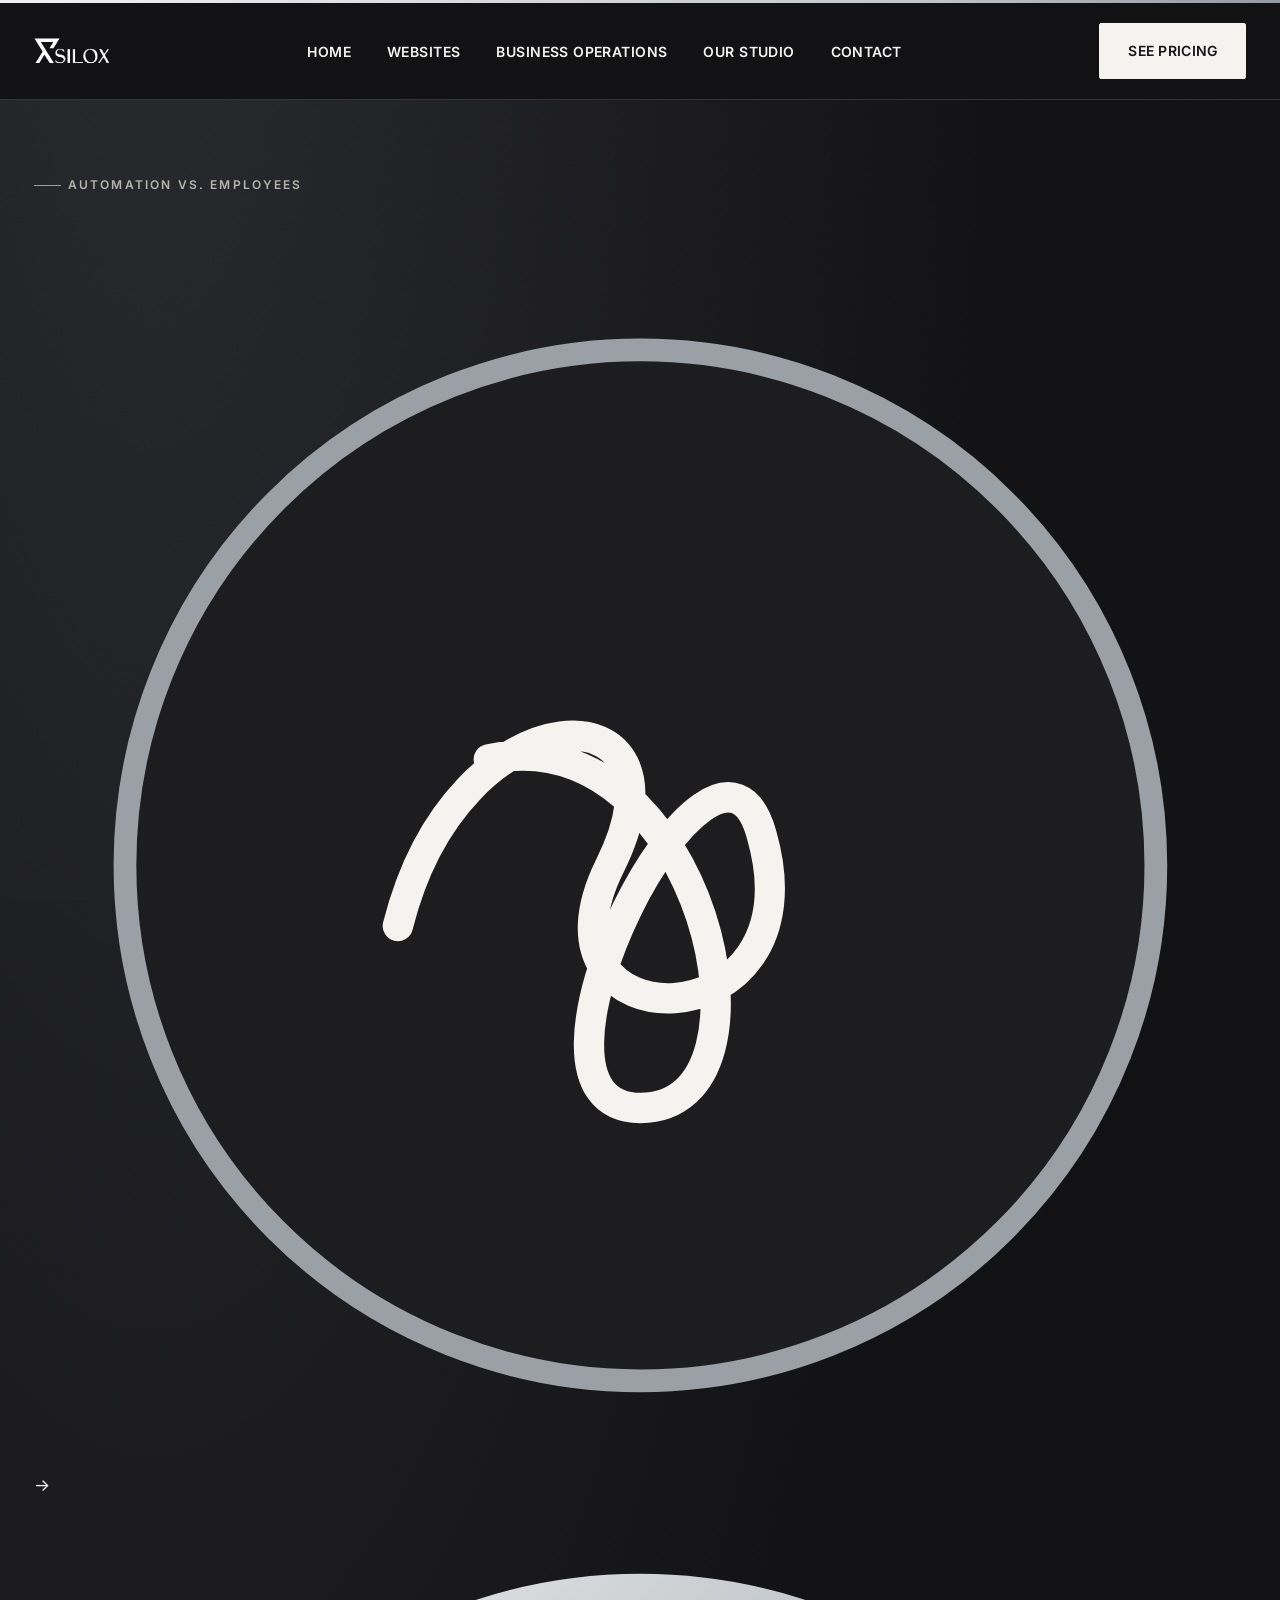
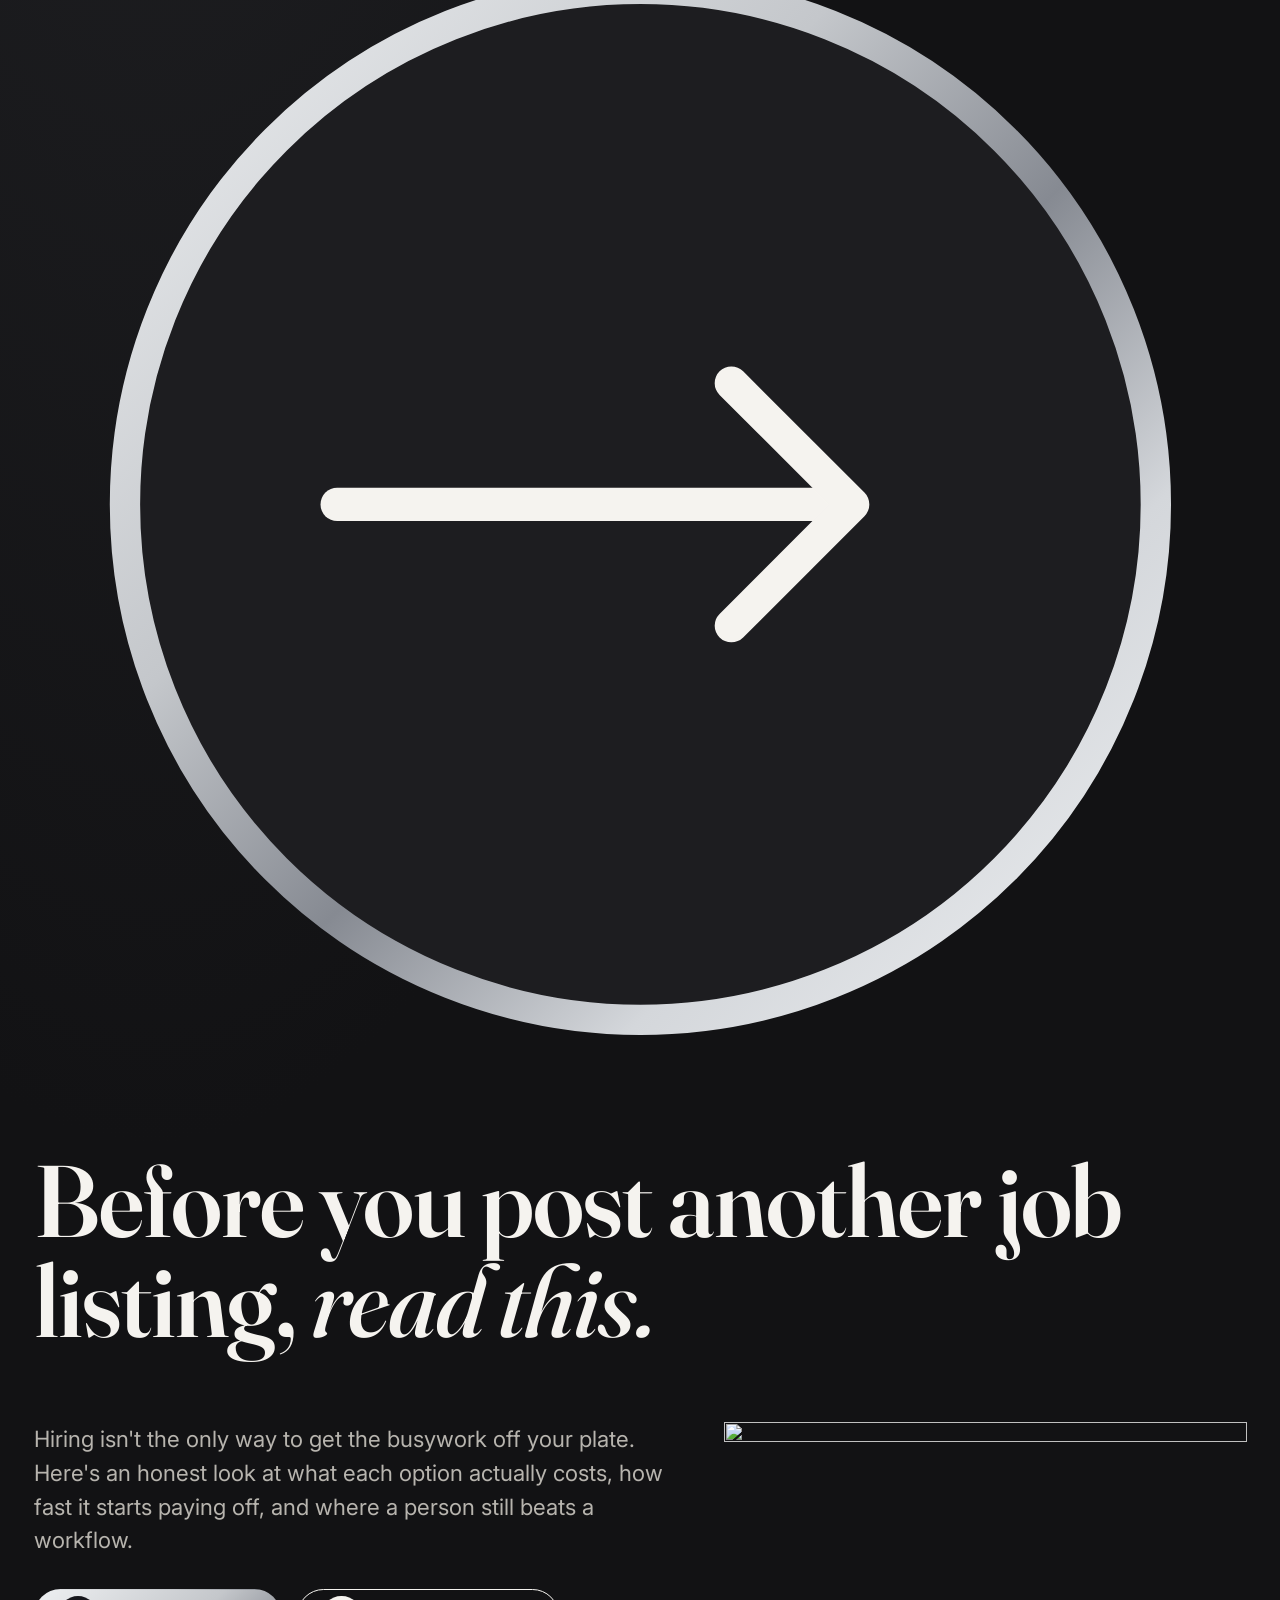
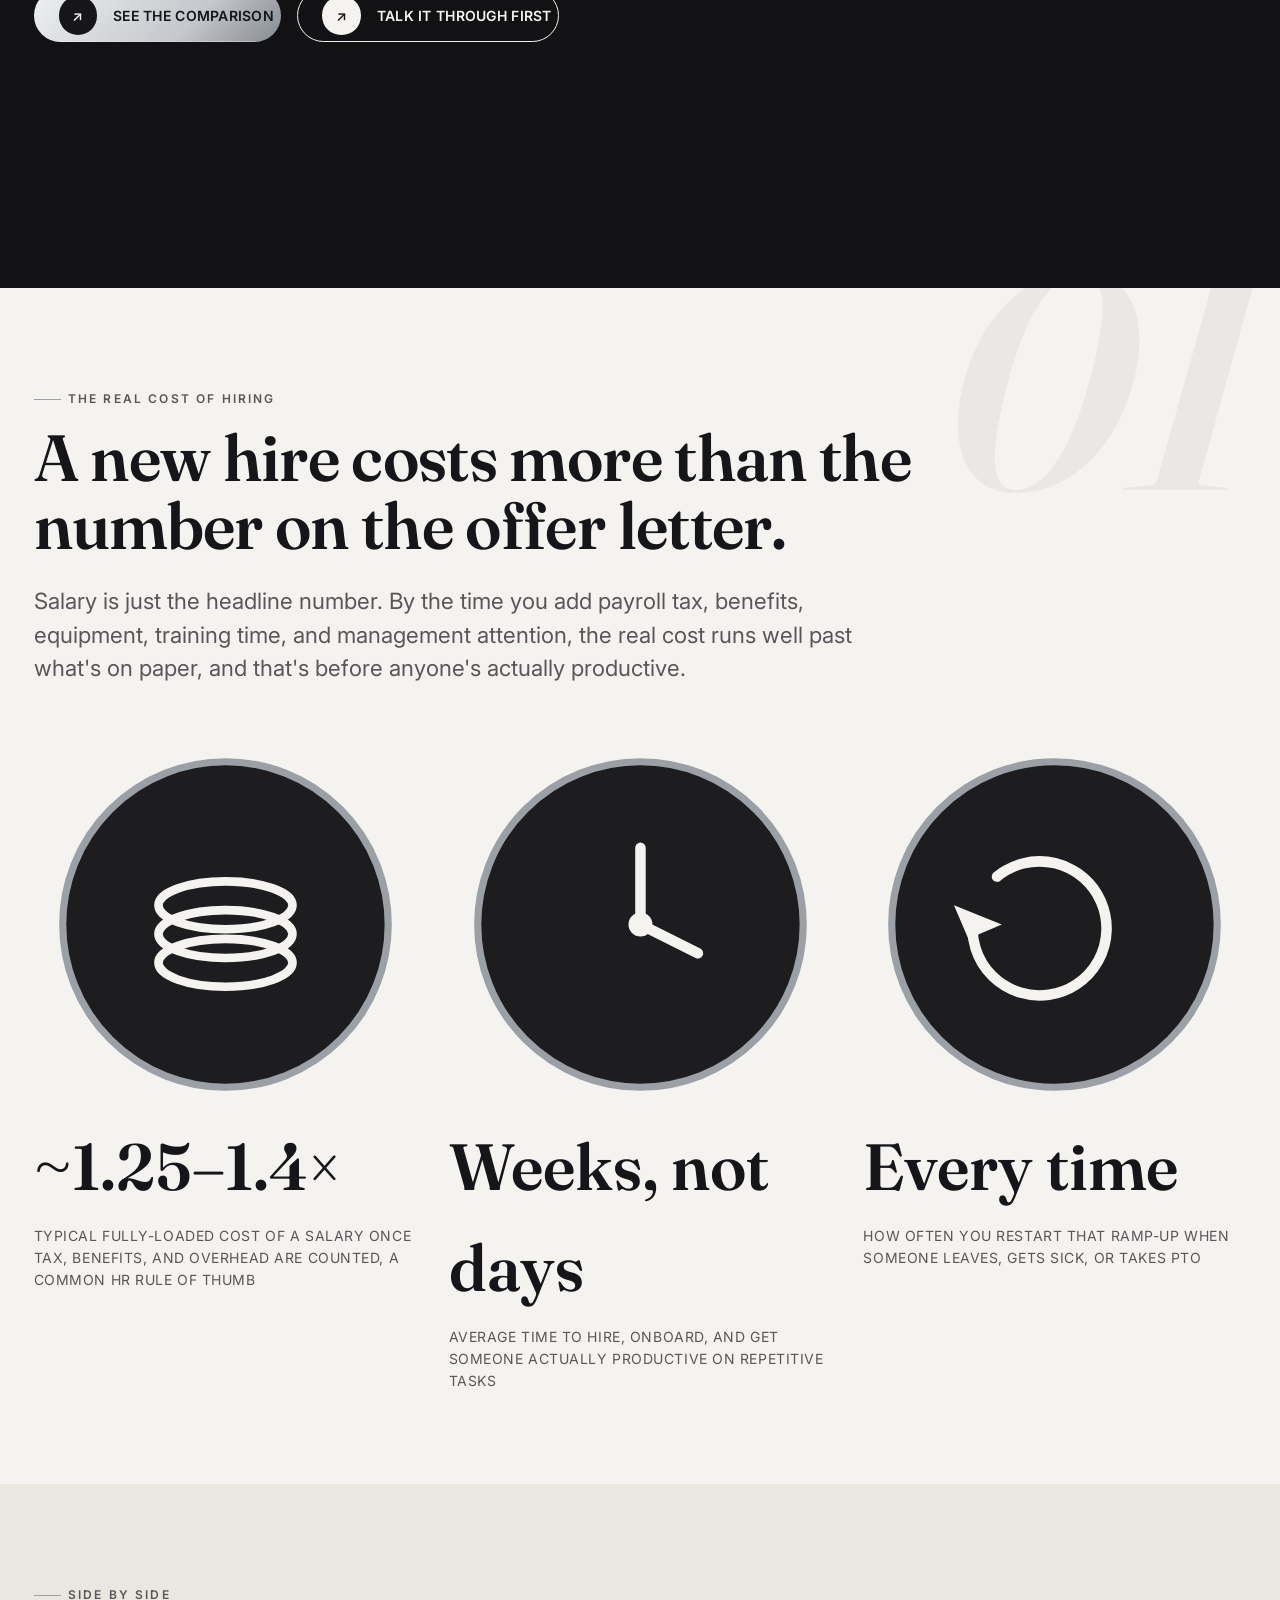
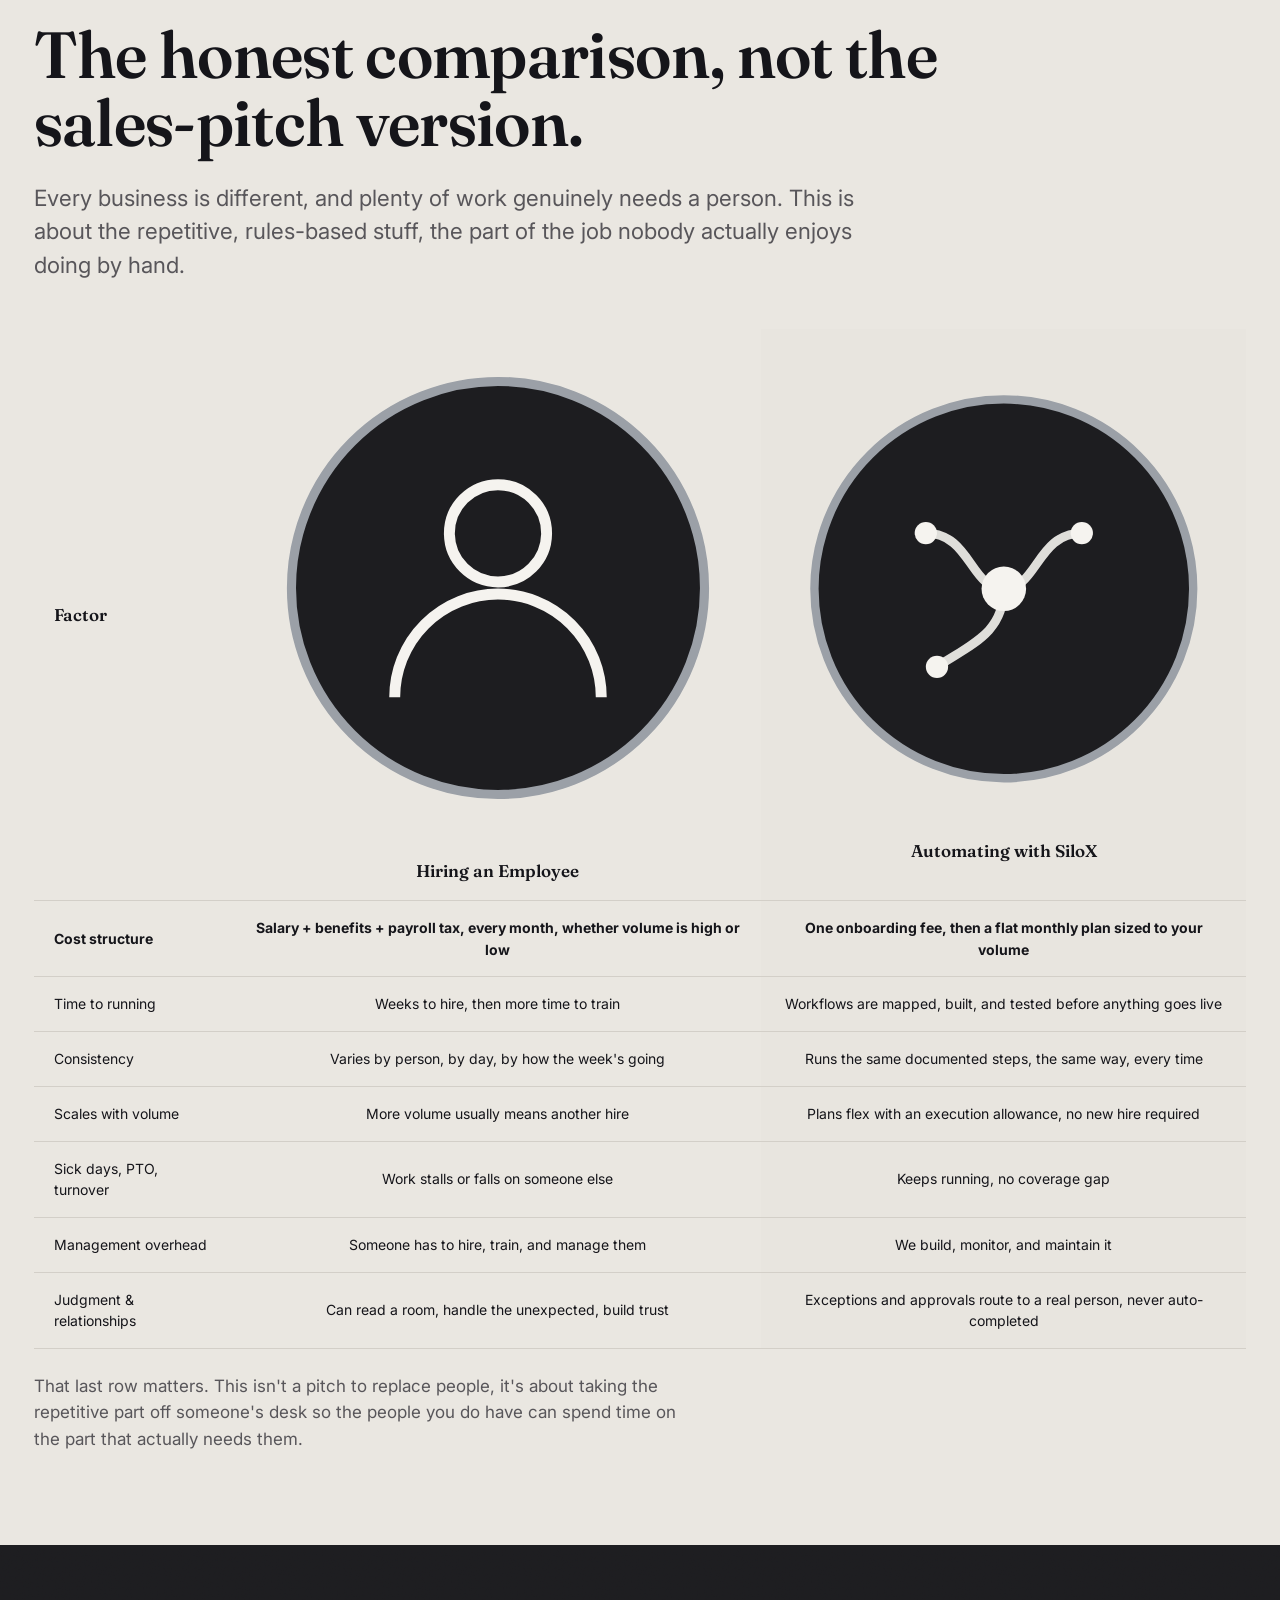
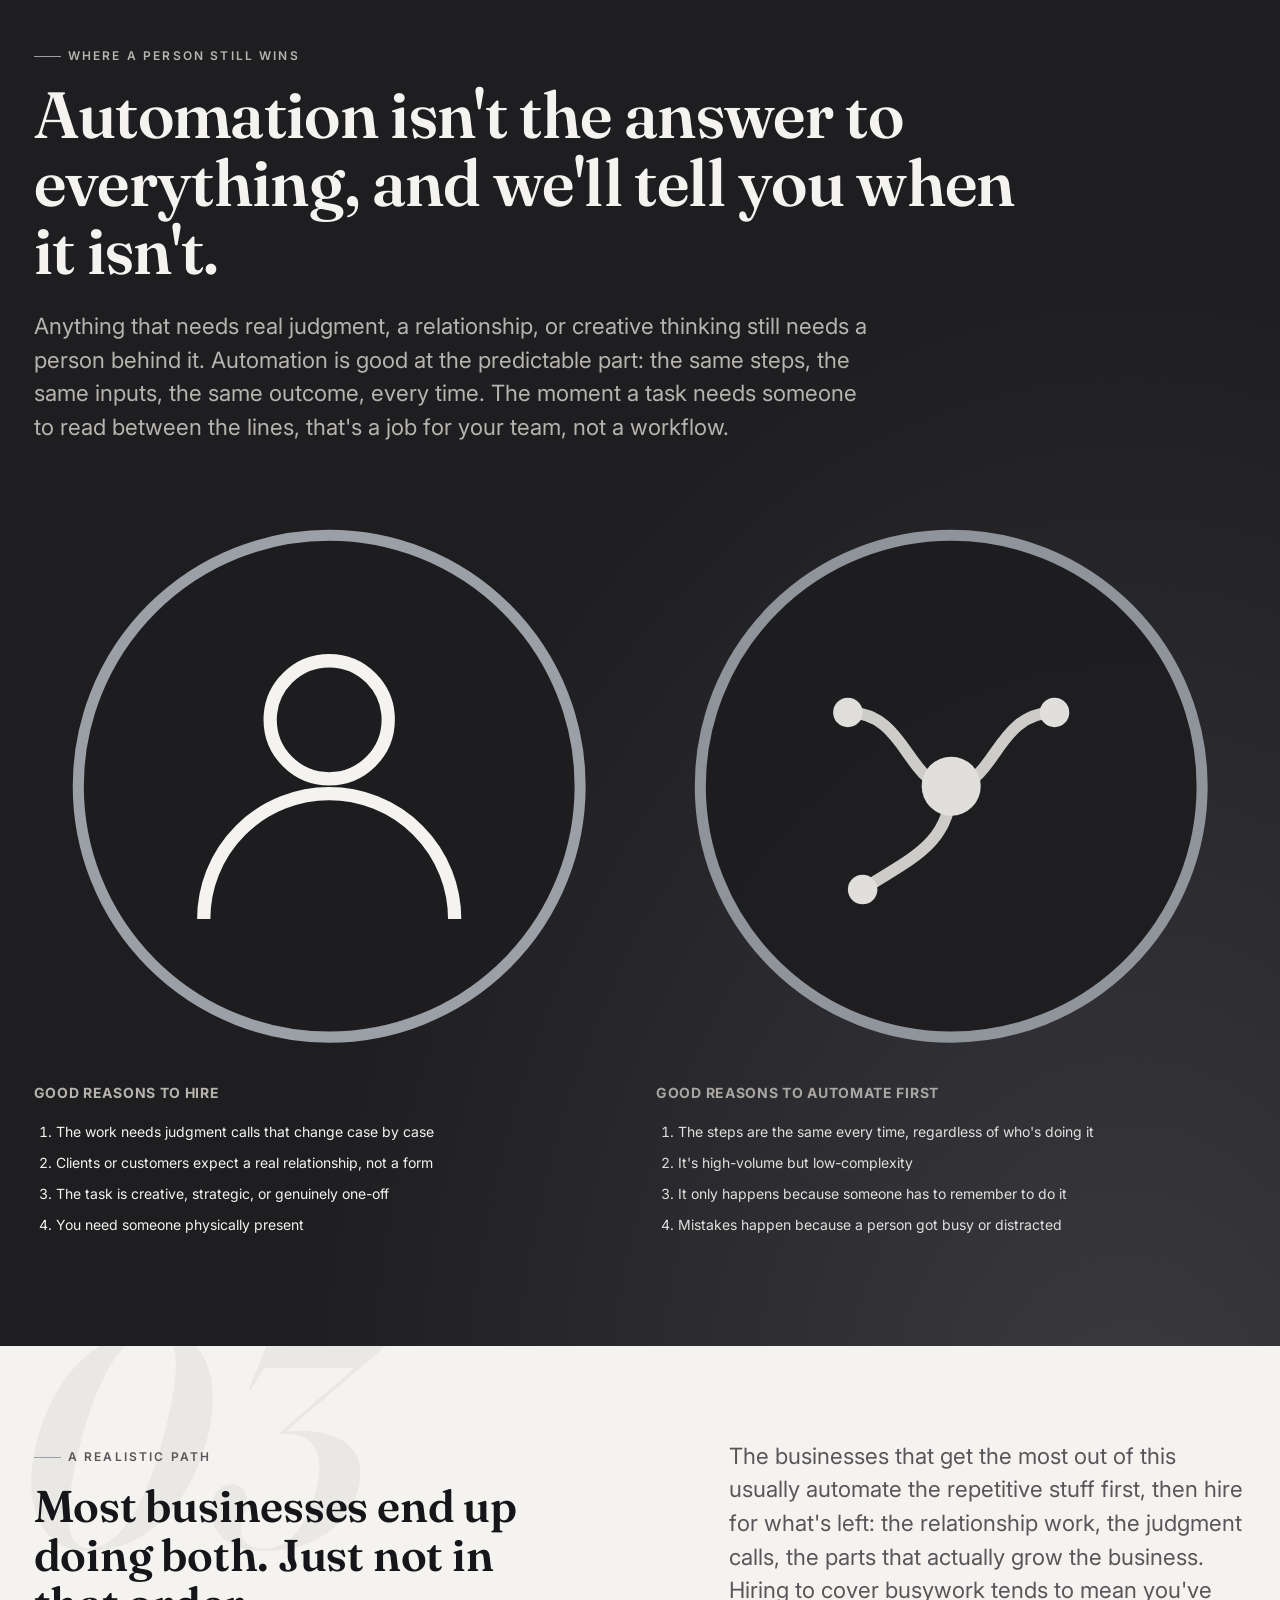
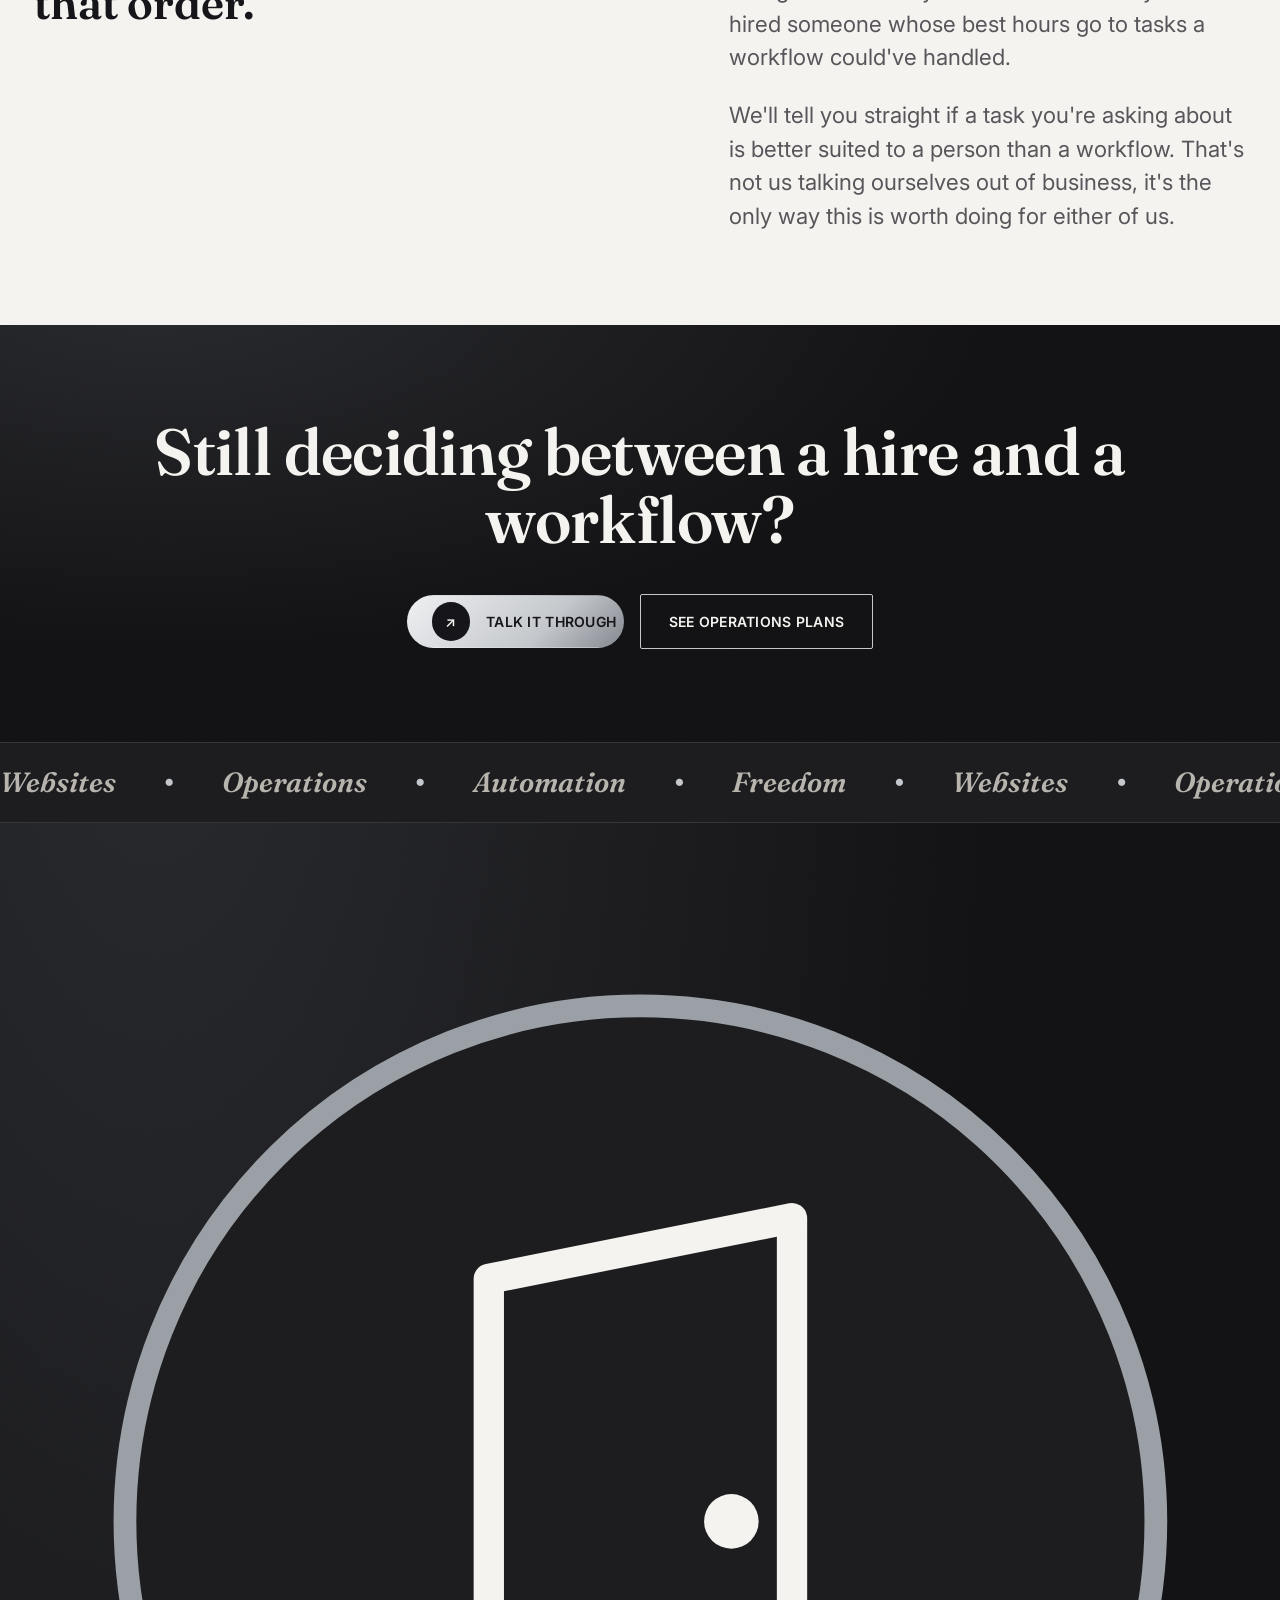
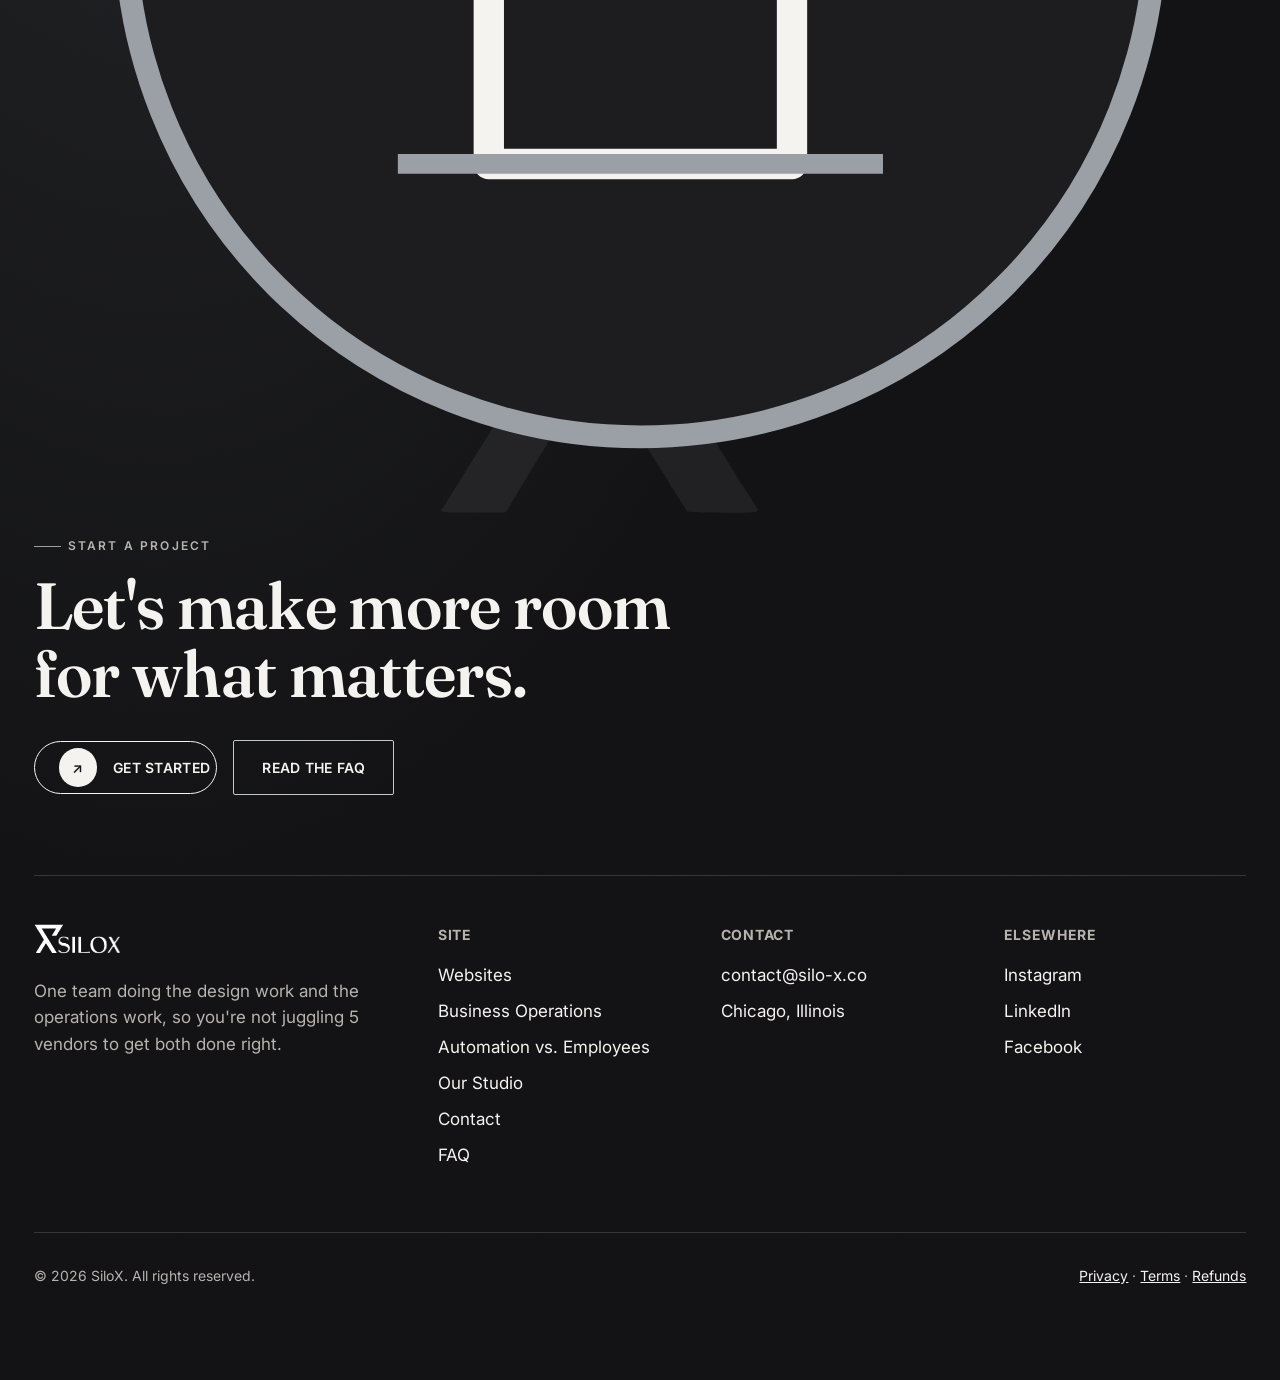
==== commit 206ad111: "Add Automation vs. Employees page, icon graphics, and homepage admin-focused redesign" ====
--- a/site/automation-vs-employees.html
+++ b/site/automation-vs-employees.html
@@ -37,6 +37,11 @@
 <section class="section--dark hero-section">
 	<div class="wrap hero">
 		<p class="eyebrow hero__eyebrow">Automation vs. Employees</p>
+		<div class="hero__motif-badge" aria-hidden="true">
+			<span class="icon-chip" aria-hidden="true"><svg viewBox="0 0 80 80" xmlns="http://www.w3.org/2000/svg"><circle cx="40" cy="40" r="34" fill="#1d1d20" stroke="#9ba0a7" stroke-width="1.5"/><path d="M24 44 C 28 28, 44 28, 38 40 C 32 52, 52 52, 48 38 C 45 27, 30 56, 40 56 C 50 56, 44 30, 30 33" fill="none" stroke="#f5f3ef" stroke-width="2" stroke-linecap="round"/></svg></span>
+			<span class="hero__motif-badge-arrow">→</span>
+			<span class="icon-chip" aria-hidden="true"><svg viewBox="0 0 80 80" xmlns="http://www.w3.org/2000/svg"><circle cx="40" cy="40" r="34" fill="#1d1d20" stroke="url(#heroChrome)" stroke-width="2"/><defs><linearGradient id="heroChrome" x1="0%" y1="0%" x2="100%" y2="100%"><stop offset="0%" stop-color="#eef0f2"/><stop offset="35%" stop-color="#c4c7cb"/><stop offset="55%" stop-color="#868a92"/><stop offset="75%" stop-color="#d4d7db"/><stop offset="100%" stop-color="#eef0f2"/></linearGradient></defs><path d="M20 40 h32" stroke="#f5f3ef" stroke-width="2.2" stroke-linecap="round"/><path d="M46 32 l8 8 l-8 8" fill="none" stroke="#f5f3ef" stroke-width="2.2" stroke-linecap="round" stroke-linejoin="round"/></svg></span>
+		</div>
 		<h1 class="display-hero hero__headline">Before you post another job listing, <em class="accent">read this.</em></h1>
 		<div class="hero__sub hero__sub--with-visual">
 			<div>
@@ -62,14 +67,17 @@
 		<p class="lead" style="margin-top:1.5rem;max-width:60ch;">Salary is just the headline number. By the time you add payroll tax, benefits, equipment, training time, and management attention, the real cost runs well past what's on paper, and that's before anyone's actually productive.</p>
 		<div class="stat-row">
 			<div class="stat">
+				<span class="icon-chip" aria-hidden="true"><svg viewBox="0 0 80 80" xmlns="http://www.w3.org/2000/svg"><circle cx="40" cy="40" r="34" fill="#1d1d20" stroke="#9ba0a7" stroke-width="1.5"/><g stroke="#f5f3ef" stroke-width="1.8" fill="none"><ellipse cx="40" cy="48" rx="14" ry="5"/><ellipse cx="40" cy="42" rx="14" ry="5"/><ellipse cx="40" cy="36" rx="14" ry="5"/></g></svg></span>
 				<div class="stat__num">~1.25–1.4×</div>
 				<div class="stat__label">Typical fully-loaded cost of a salary once tax, benefits, and overhead are counted, a common HR rule of thumb</div>
 			</div>
 			<div class="stat">
+				<span class="icon-chip" aria-hidden="true"><svg viewBox="0 0 80 80" xmlns="http://www.w3.org/2000/svg"><circle cx="40" cy="40" r="34" fill="#1d1d20" stroke="#9ba0a7" stroke-width="1.5"/><g stroke="#f5f3ef" stroke-width="2.2" stroke-linecap="round"><line x1="40" y1="40" x2="40" y2="24"/><line x1="40" y1="40" x2="52" y2="46"/></g><circle cx="40" cy="40" r="2.5" fill="#f5f3ef"/></svg></span>
 				<div class="stat__num">Weeks, not days</div>
 				<div class="stat__label">Average time to hire, onboard, and get someone actually productive on repetitive tasks</div>
 			</div>
 			<div class="stat">
+				<span class="icon-chip" aria-hidden="true"><svg viewBox="0 0 80 80" xmlns="http://www.w3.org/2000/svg"><circle cx="40" cy="40" r="34" fill="#1d1d20" stroke="#9ba0a7" stroke-width="1.5"/><path d="M28 30 a14 14 0 1 1 -5 9" fill="none" stroke="#f5f3ef" stroke-width="2.2" stroke-linecap="round"/><path d="M19 36 l3 7 l7 -3 z" fill="#f5f3ef"/></svg></span>
 				<div class="stat__num">Every time</div>
 				<div class="stat__label">How often you restart that ramp-up when someone leaves, gets sick, or takes PTO</div>
 			</div>
@@ -87,7 +95,7 @@
 		<div class="compare-table-wrap">
 			<table class="compare-table">
 				<thead>
-					<tr><th>Factor</th><th>Hiring an Employee</th><th class="col-featured">Automating with SiloX</th></tr>
+					<tr><th>Factor</th><th><span class="compare-table__col-icon"><span class="icon-chip icon-chip--sm" aria-hidden="true"><svg viewBox="0 0 80 80" xmlns="http://www.w3.org/2000/svg"><circle cx="40" cy="40" r="34" fill="#1d1d20" stroke="#9ba0a7" stroke-width="1.5"/><circle cx="40" cy="31" r="8" fill="none" stroke="#f5f3ef" stroke-width="1.8"/><path d="M23 58 a17 17 0 0 1 34 0" fill="none" stroke="#f5f3ef" stroke-width="1.8"/></svg></span></span><br>Hiring an Employee</th><th class="col-featured"><span class="compare-table__col-icon"><span class="icon-chip icon-chip--sm" aria-hidden="true"><svg viewBox="0 0 80 80" xmlns="http://www.w3.org/2000/svg"><circle cx="40" cy="40" r="34" fill="#1d1d20" stroke="#9ba0a7" stroke-width="1.5"/><g fill="none" stroke="#f5f3ef" stroke-width="1.6" opacity="0.9"><path d="M26 30 C34 30 34 40 40 40"/><path d="M40 40 C46 40 46 30 54 30"/><path d="M40 40 C40 48 34 50 28 54"/></g><circle cx="40" cy="40" r="4" fill="#f5f3ef"/><circle cx="26" cy="30" r="2" fill="#f5f3ef"/><circle cx="54" cy="30" r="2" fill="#f5f3ef"/><circle cx="28" cy="54" r="2" fill="#f5f3ef"/></svg></span></span><br>Automating with SiloX</th></tr>
 				</thead>
 				<tbody>
 					<tr><td>Cost structure</td><td>Salary + benefits + payroll tax, every month, whether volume is high or low</td><td class="col-featured">One onboarding fee, then a flat monthly plan sized to your volume</td></tr>
@@ -112,7 +120,7 @@
 		<p class="lead" style="margin-top:1.5rem;max-width:60ch;">Anything that needs real judgment, a relationship, or creative thinking still needs a person behind it. Automation is good at the predictable part: the same steps, the same inputs, the same outcome, every time. The moment a task needs someone to read between the lines, that's a job for your team, not a workflow.</p>
 		<div class="task-list-compare" style="margin-top:3rem;">
 			<div class="task-list-compare__col">
-				<h4>Good reasons to hire</h4>
+				<h4><span class="icon-chip icon-chip--sm" aria-hidden="true"><svg viewBox="0 0 80 80" xmlns="http://www.w3.org/2000/svg"><circle cx="40" cy="40" r="34" fill="#1d1d20" stroke="#9ba0a7" stroke-width="1.5"/><circle cx="40" cy="31" r="8" fill="none" stroke="#f5f3ef" stroke-width="1.8"/><path d="M23 58 a17 17 0 0 1 34 0" fill="none" stroke="#f5f3ef" stroke-width="1.8"/></svg></span> Good reasons to hire</h4>
 				<ol>
 					<li>The work needs judgment calls that change case by case</li>
 					<li>Clients or customers expect a real relationship, not a form</li>
@@ -121,7 +129,7 @@
 				</ol>
 			</div>
 			<div class="task-list-compare__col task-list-compare__col--after">
-				<h4>Good reasons to automate first</h4>
+				<h4><span class="icon-chip icon-chip--sm" aria-hidden="true"><svg viewBox="0 0 80 80" xmlns="http://www.w3.org/2000/svg"><circle cx="40" cy="40" r="34" fill="#1d1d20" stroke="#9ba0a7" stroke-width="1.5"/><g fill="none" stroke="#f5f3ef" stroke-width="1.6" opacity="0.9"><path d="M26 30 C34 30 34 40 40 40"/><path d="M40 40 C46 40 46 30 54 30"/><path d="M40 40 C40 48 34 50 28 54"/></g><circle cx="40" cy="40" r="4" fill="#f5f3ef"/><circle cx="26" cy="30" r="2" fill="#f5f3ef"/><circle cx="54" cy="30" r="2" fill="#f5f3ef"/><circle cx="28" cy="54" r="2" fill="#f5f3ef"/></svg></span> Good reasons to automate first</h4>
 				<ol>
 					<li>The steps are the same every time, regardless of who's doing it</li>
 					<li>It's high-volume but low-complexity</li>
@@ -172,6 +180,7 @@
 	<div class="wordmark-watermark" aria-hidden="true"><img src="img/logomark-white.svg" alt=""></div>
 	<div class="wrap" style="position:relative;">
 		<div class="footer-cta">
+			<div class="footer-cta__icon" aria-hidden="true"><span class="icon-chip" aria-hidden="true"><svg viewBox="0 0 80 80" xmlns="http://www.w3.org/2000/svg"><circle cx="40" cy="40" r="34" fill="#1d1d20" stroke="#9ba0a7" stroke-width="1.5"/><path d="M30 56 V24 l20 -4 v36 z" fill="none" stroke="#f5f3ef" stroke-width="2" stroke-linecap="round" stroke-linejoin="round"/><circle cx="46" cy="40" r="1.8" fill="#f5f3ef"/><line x1="24" y1="56" x2="56" y2="56" stroke="#9ba0a7" stroke-width="1.3"/></svg></span></div>
 			<p class="eyebrow">Start a project</p>
 			<h2 class="display-h1" style="margin-top:1rem;max-width:16ch;">Let's make more room for what matters.</h2>
 			<div class="btn-row" style="margin-top:2rem;">
